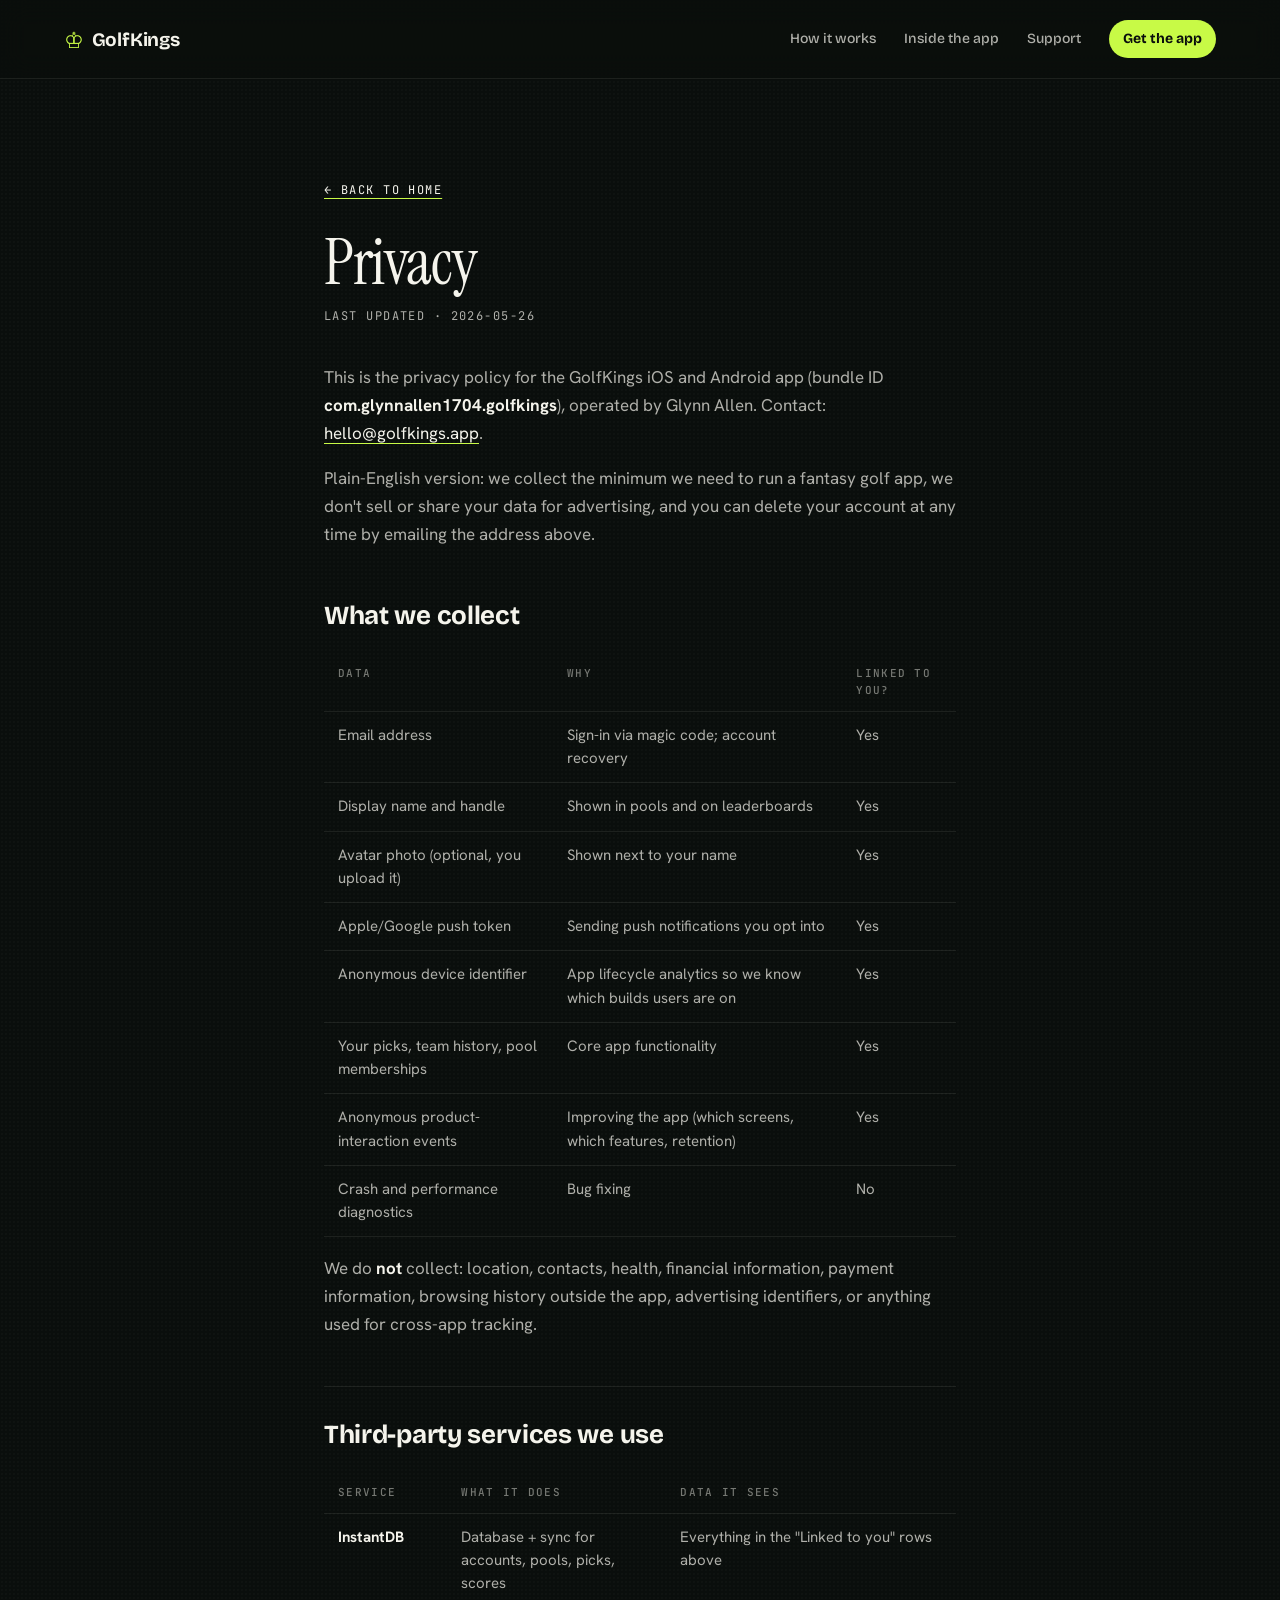
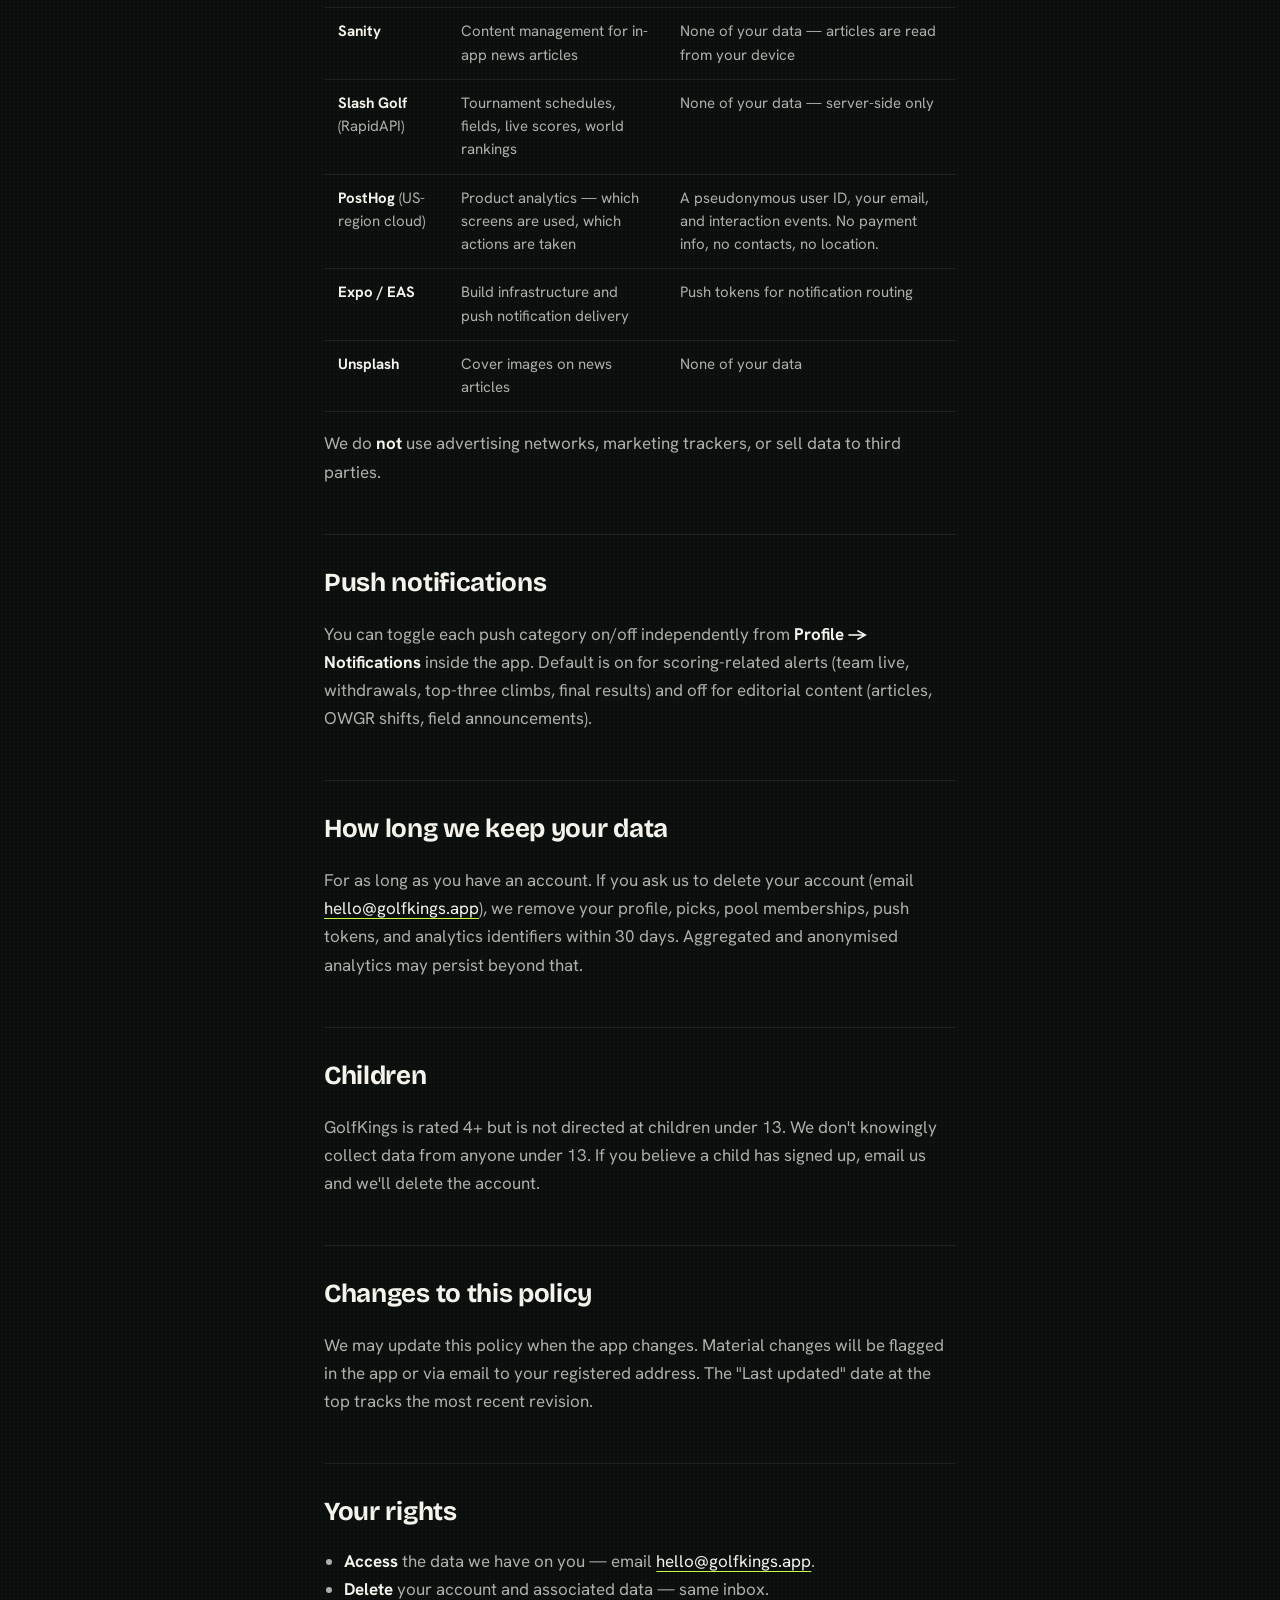
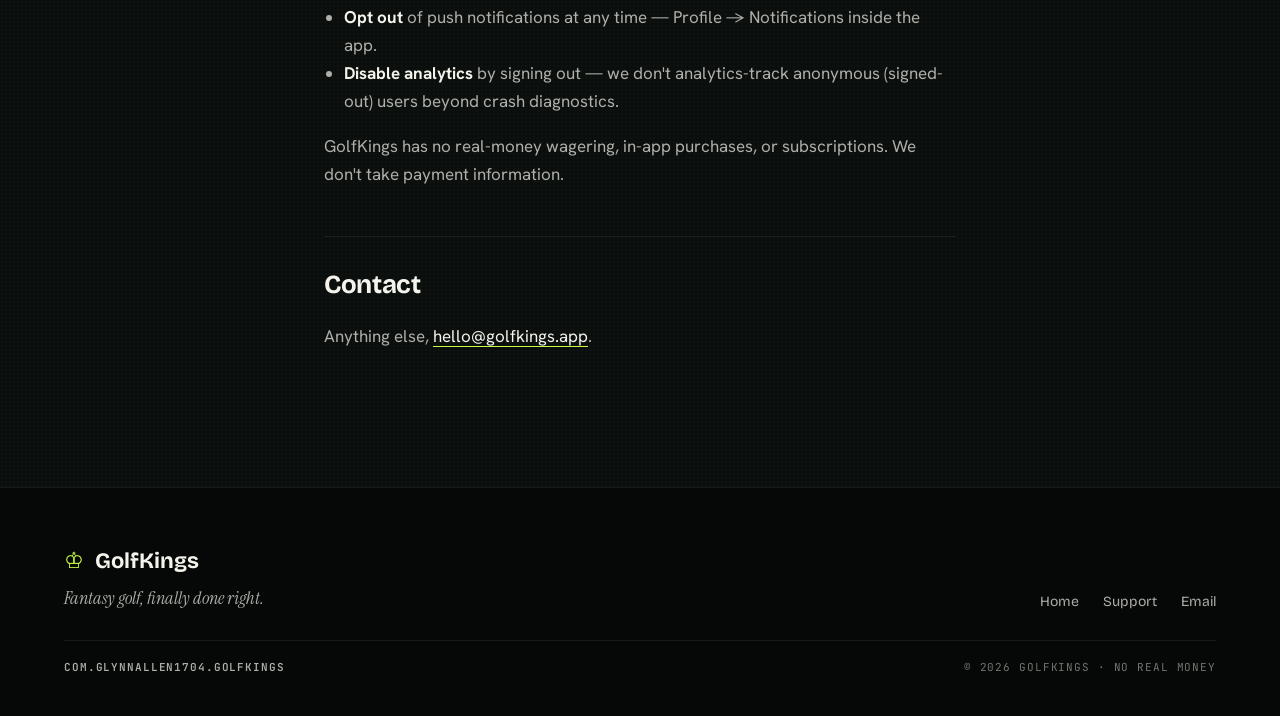
==== privacy.html @ 9b75a58c "Initial site: marketing + privacy + support Static HTML/CSS deployed via GitHub Pages. Three pages —" ====
<!doctype html>
<html lang="en">
  <head>
    <meta charset="utf-8" />
    <meta name="viewport" content="width=device-width, initial-scale=1" />
    <title>Privacy · GolfKings</title>
    <meta name="description" content="GolfKings privacy policy — what we collect, why, and how to delete your account." />
    <meta name="theme-color" content="#0a0e0c" />
    <link rel="icon" href="favicon.svg" type="image/svg+xml" />
    <link rel="preconnect" href="https://fonts.googleapis.com" />
    <link rel="preconnect" href="https://fonts.gstatic.com" crossorigin />
    <link
      href="https://fonts.googleapis.com/css2?family=Bricolage+Grotesque:opsz,wght@12..96,400;12..96,500;12..96,700;12..96,800&family=Hanken+Grotesk:wght@400;500;600;700&family=Instrument+Serif:ital@0;1&family=JetBrains+Mono:wght@400;500;600&display=swap"
      rel="stylesheet"
    />
    <link rel="stylesheet" href="styles.css" />
  </head>
  <body>
    <a href="#main" class="skip-link">Skip to content</a>
    <header class="topbar">
      <a class="wordmark" href="index.html" aria-label="GolfKings home">
        <span aria-hidden="true" class="wordmark__crown">♔</span>
        <span class="wordmark__text">GolfKings</span>
      </a>
      <nav class="topnav" aria-label="Primary">
        <a href="index.html#how">How it works</a>
        <a href="index.html#features">Inside the app</a>
        <a href="support.html">Support</a>
        <a class="topnav__cta" href="index.html#get">Get the app</a>
      </nav>
    </header>

    <main id="main" class="doc">
      <a class="doc__back" href="index.html">← Back to home</a>
      <h1>Privacy</h1>
      <p class="doc__updated">Last updated · 2026-05-26</p>

      <p>
        This is the privacy policy for the GolfKings iOS and Android app
        (bundle ID <strong>com.glynnallen1704.golfkings</strong>),
        operated by Glynn Allen. Contact:
        <a href="mailto:hello@golfkings.app">hello@golfkings.app</a>.
      </p>
      <p>
        Plain-English version: we collect the minimum we need to run a
        fantasy golf app, we don't sell or share your data for advertising,
        and you can delete your account at any time by emailing the address
        above.
      </p>

      <h2>What we collect</h2>
      <table>
        <thead>
          <tr>
            <th>Data</th>
            <th>Why</th>
            <th>Linked to you?</th>
          </tr>
        </thead>
        <tbody>
          <tr>
            <td>Email address</td>
            <td>Sign-in via magic code; account recovery</td>
            <td>Yes</td>
          </tr>
          <tr>
            <td>Display name and handle</td>
            <td>Shown in pools and on leaderboards</td>
            <td>Yes</td>
          </tr>
          <tr>
            <td>Avatar photo (optional, you upload it)</td>
            <td>Shown next to your name</td>
            <td>Yes</td>
          </tr>
          <tr>
            <td>Apple/Google push token</td>
            <td>Sending push notifications you opt into</td>
            <td>Yes</td>
          </tr>
          <tr>
            <td>Anonymous device identifier</td>
            <td>App lifecycle analytics so we know which builds users are on</td>
            <td>Yes</td>
          </tr>
          <tr>
            <td>Your picks, team history, pool memberships</td>
            <td>Core app functionality</td>
            <td>Yes</td>
          </tr>
          <tr>
            <td>Anonymous product-interaction events</td>
            <td>Improving the app (which screens, which features, retention)</td>
            <td>Yes</td>
          </tr>
          <tr>
            <td>Crash and performance diagnostics</td>
            <td>Bug fixing</td>
            <td>No</td>
          </tr>
        </tbody>
      </table>
      <p>
        We do <strong>not</strong> collect: location, contacts, health,
        financial information, payment information, browsing history outside
        the app, advertising identifiers, or anything used for cross-app
        tracking.
      </p>

      <h2>Third-party services we use</h2>
      <table>
        <thead>
          <tr>
            <th>Service</th>
            <th>What it does</th>
            <th>Data it sees</th>
          </tr>
        </thead>
        <tbody>
          <tr>
            <td><strong>InstantDB</strong></td>
            <td>Database + sync for accounts, pools, picks, scores</td>
            <td>Everything in the "Linked to you" rows above</td>
          </tr>
          <tr>
            <td><strong>Sanity</strong></td>
            <td>Content management for in-app news articles</td>
            <td>None of your data — articles are read from your device</td>
          </tr>
          <tr>
            <td><strong>Slash Golf</strong> (RapidAPI)</td>
            <td>Tournament schedules, fields, live scores, world rankings</td>
            <td>None of your data — server-side only</td>
          </tr>
          <tr>
            <td><strong>PostHog</strong> (US-region cloud)</td>
            <td>Product analytics — which screens are used, which actions are taken</td>
            <td>A pseudonymous user ID, your email, and interaction events. No payment info, no contacts, no location.</td>
          </tr>
          <tr>
            <td><strong>Expo / EAS</strong></td>
            <td>Build infrastructure and push notification delivery</td>
            <td>Push tokens for notification routing</td>
          </tr>
          <tr>
            <td><strong>Unsplash</strong></td>
            <td>Cover images on news articles</td>
            <td>None of your data</td>
          </tr>
        </tbody>
      </table>
      <p>
        We do <strong>not</strong> use advertising networks, marketing trackers,
        or sell data to third parties.
      </p>

      <h2>Push notifications</h2>
      <p>
        You can toggle each push category on/off independently from
        <strong>Profile → Notifications</strong> inside the app. Default is on
        for scoring-related alerts (team live, withdrawals, top-three climbs,
        final results) and off for editorial content (articles, OWGR shifts,
        field announcements).
      </p>

      <h2>How long we keep your data</h2>
      <p>
        For as long as you have an account. If you ask us to delete your
        account (email
        <a href="mailto:hello@golfkings.app">hello@golfkings.app</a>), we
        remove your profile, picks, pool memberships, push tokens, and
        analytics identifiers within 30 days. Aggregated and anonymised
        analytics may persist beyond that.
      </p>

      <h2>Children</h2>
      <p>
        GolfKings is rated 4+ but is not directed at children under 13. We
        don't knowingly collect data from anyone under 13. If you believe a
        child has signed up, email us and we'll delete the account.
      </p>

      <h2>Changes to this policy</h2>
      <p>
        We may update this policy when the app changes. Material changes will
        be flagged in the app or via email to your registered address. The
        "Last updated" date at the top tracks the most recent revision.
      </p>

      <h2>Your rights</h2>
      <ul>
        <li>
          <strong>Access</strong> the data we have on you — email
          <a href="mailto:hello@golfkings.app">hello@golfkings.app</a>.
        </li>
        <li>
          <strong>Delete</strong> your account and associated data — same
          inbox.
        </li>
        <li>
          <strong>Opt out</strong> of push notifications at any time —
          Profile → Notifications inside the app.
        </li>
        <li>
          <strong>Disable analytics</strong> by signing out — we don't
          analytics-track anonymous (signed-out) users beyond crash
          diagnostics.
        </li>
      </ul>
      <p>
        GolfKings has no real-money wagering, in-app purchases, or
        subscriptions. We don't take payment information.
      </p>

      <h2>Contact</h2>
      <p>
        Anything else,
        <a href="mailto:hello@golfkings.app">hello@golfkings.app</a>.
      </p>
    </main>

    <footer class="footer">
      <div class="footer__row">
        <div>
          <p class="footer__mark"><span aria-hidden="true">♔</span> GolfKings</p>
          <p class="footer__line">Fantasy golf, finally done right.</p>
        </div>
        <nav class="footer__nav" aria-label="Footer">
          <a href="index.html">Home</a>
          <a href="support.html">Support</a>
          <a href="mailto:hello@golfkings.app">Email</a>
        </nav>
      </div>
      <div class="footer__meta">
        <span class="footer__bundle">com.glynnallen1704.golfkings</span>
        <span>© 2026 GolfKings · No real money</span>
      </div>
    </footer>
  </body>
</html>
---- styles.css ----
/* ─────────────────────────────────────────────────────────
   GolfKings — marketing styles
   Editorial sports: italic serif headlines, chunky display
   sans, mono accents, lime green used as a sharp accent
   (never a flood). Dark inky background.
   ───────────────────────────────────────────────────────── */

:root {
  /* Palette */
  --bg: #0a0e0c;
  --bg-deep: #060807;
  --surface: #13191a;
  --surface-2: #1b2122;
  --line: rgba(245, 244, 236, 0.08);
  --line-strong: rgba(245, 244, 236, 0.16);
  --brand: #c8fa46;
  --brand-deep: #a8d531;
  --gold: #d4af37;
  --coral: #f08e7a;
  --text-hi: #f5f4ec;
  --text-mid: rgba(245, 244, 236, 0.7);
  --text-lo: rgba(245, 244, 236, 0.46);

  /* Type */
  --f-display: "Instrument Serif", "Iowan Old Style", Georgia, serif;
  --f-sans: "Bricolage Grotesque", "Hanken Grotesk", "Helvetica Neue", system-ui,
    sans-serif;
  --f-body: "Hanken Grotesk", "Helvetica Neue", system-ui, sans-serif;
  --f-mono: "JetBrains Mono", ui-monospace, "SF Mono", Consolas, monospace;

  /* Rhythm */
  --pad-x: clamp(20px, 5vw, 64px);
  --pad-section: clamp(72px, 12vw, 160px);
  --rad-sm: 6px;
  --rad-md: 14px;
  --rad-lg: 22px;
}

/* Reset-ish */
*,
*::before,
*::after {
  box-sizing: border-box;
}
html,
body {
  margin: 0;
  padding: 0;
}
html {
  -webkit-text-size-adjust: 100%;
  scroll-behavior: smooth;
}
body {
  background: var(--bg);
  color: var(--text-hi);
  font-family: var(--f-body);
  font-size: 17px;
  line-height: 1.55;
  -webkit-font-smoothing: antialiased;
  text-rendering: optimizeLegibility;
  /* Faint dot grain so the background never feels flat */
  background-image: radial-gradient(
    rgba(245, 244, 236, 0.02) 1px,
    transparent 1px
  );
  background-size: 4px 4px;
}
a {
  color: inherit;
  text-decoration: none;
}
img,
svg {
  display: block;
  max-width: 100%;
}
ol,
ul {
  margin: 0;
  padding: 0;
  list-style: none;
}
button {
  font: inherit;
  cursor: pointer;
}

.skip-link {
  position: absolute;
  left: -10000px;
  top: auto;
  width: 1px;
  height: 1px;
  overflow: hidden;
}
.skip-link:focus {
  position: fixed;
  left: 16px;
  top: 16px;
  z-index: 50;
  width: auto;
  height: auto;
  padding: 10px 14px;
  background: var(--brand);
  color: #0a0e0c;
  font-weight: 700;
  border-radius: var(--rad-sm);
}

/* ──────────────── Top bar ──────────────── */
.topbar {
  display: flex;
  align-items: center;
  justify-content: space-between;
  padding: 20px var(--pad-x);
  border-bottom: 1px solid var(--line);
  position: sticky;
  top: 0;
  backdrop-filter: blur(14px);
  background: rgba(10, 14, 12, 0.72);
  z-index: 10;
}
.wordmark {
  display: inline-flex;
  align-items: baseline;
  gap: 8px;
  font-family: var(--f-sans);
  font-weight: 700;
  font-size: 19px;
  letter-spacing: -0.01em;
}
.wordmark__crown {
  color: var(--brand);
  font-size: 22px;
  transform: translateY(2px);
}
.topnav {
  display: flex;
  align-items: center;
  gap: clamp(14px, 2.4vw, 28px);
  font-family: var(--f-sans);
  font-size: 14px;
  font-weight: 500;
}
.topnav a {
  color: var(--text-mid);
  transition: color 160ms ease;
}
.topnav a:hover {
  color: var(--text-hi);
}
.topnav__cta {
  color: var(--bg) !important;
  background: var(--brand);
  padding: 8px 14px;
  border-radius: 999px;
  font-weight: 700;
}
.topnav__cta:hover {
  background: #d6ff5e;
}
@media (max-width: 720px) {
  .topnav a:not(.topnav__cta) {
    display: none;
  }
}

/* ──────────────── Buttons ──────────────── */
.btn {
  display: inline-flex;
  align-items: center;
  gap: 10px;
  padding: 14px 22px;
  border-radius: 999px;
  font-family: var(--f-sans);
  font-weight: 700;
  font-size: 15px;
  letter-spacing: -0.005em;
  border: 1px solid transparent;
  transition: transform 180ms ease, background 180ms ease, color 180ms ease;
}
.btn--lg {
  padding: 18px 28px;
  font-size: 16px;
}
.btn--brand {
  background: var(--brand);
  color: var(--bg);
}
.btn--brand:hover {
  background: #d6ff5e;
  transform: translateY(-1px);
}
.btn--ghost {
  color: var(--text-hi);
  border-color: var(--line-strong);
}
.btn--ghost:hover {
  background: var(--surface);
}

/* ──────────────── Kickers ──────────────── */
.kicker {
  display: inline-block;
  font-family: var(--f-mono);
  font-size: 11px;
  text-transform: uppercase;
  letter-spacing: 0.14em;
  color: var(--text-lo);
}
.kicker--mono {
  color: var(--text-mid);
}

/* ──────────────── Section title pattern ──────────────── */
.section-title {
  font-family: var(--f-display);
  font-weight: 400;
  font-size: clamp(40px, 6.4vw, 88px);
  line-height: 0.98;
  letter-spacing: -0.02em;
  margin: 16px 0 0 0;
  max-width: 22ch;
}
.section-title em {
  font-style: italic;
}
.section-title__muted {
  color: var(--text-lo);
}

/* ──────────────── Reveal animation on load ──────────────── */
.reveal {
  opacity: 0;
  transform: translateY(14px);
  animation: reveal 800ms cubic-bezier(0.2, 0.65, 0.2, 1) forwards;
  animation-delay: var(--d, 0ms);
}
@keyframes reveal {
  to {
    opacity: 1;
    transform: none;
  }
}
@media (prefers-reduced-motion: reduce) {
  .reveal {
    opacity: 1;
    transform: none;
    animation: none;
  }
}

/* ──────────────── Hero ──────────────── */
.hero {
  padding: clamp(48px, 9vw, 120px) var(--pad-x) clamp(60px, 10vw, 140px);
  position: relative;
  isolation: isolate;
  overflow: hidden;
}
/* A soft warm spotlight behind the hero — adds atmosphere without dominating */
.hero::before {
  content: "";
  position: absolute;
  inset: -10%;
  background: radial-gradient(
    600px 380px at 22% 18%,
    rgba(200, 250, 70, 0.08),
    transparent 60%
  );
  z-index: -1;
}
.hero__bar {
  display: flex;
  align-items: center;
  justify-content: space-between;
  gap: 16px;
  max-width: 1180px;
  margin: 0 auto 36px;
  padding-bottom: 16px;
  border-bottom: 1px solid var(--line);
}
.hero__title {
  max-width: 1180px;
  margin: 0 auto;
  font-family: var(--f-display);
  font-weight: 400;
  font-size: clamp(56px, 11vw, 168px);
  line-height: 0.92;
  letter-spacing: -0.025em;
}
.hero__title span {
  display: block;
}
.hero__title--italic em {
  font-style: italic;
  color: var(--brand);
  /* Italic Instrument Serif extends below baseline; nudge so it doesn't clip */
  padding-right: 0.08em;
}
.hero__lede {
  margin: clamp(28px, 4vw, 52px) auto 0;
  max-width: 640px;
  font-size: clamp(17px, 1.6vw, 21px);
  line-height: 1.5;
  color: var(--text-mid);
}
.hero__cta {
  display: flex;
  flex-wrap: wrap;
  gap: 14px;
  margin: 32px auto 0;
  max-width: 1180px;
}

/* ──────────────── Scoreboard panel ──────────────── */
.board {
  max-width: 1180px;
  margin: clamp(60px, 8vw, 100px) auto 0;
  background: linear-gradient(180deg, var(--surface) 0%, var(--bg-deep) 100%);
  border: 1px solid var(--line-strong);
  border-radius: var(--rad-lg);
  padding: clamp(20px, 3vw, 32px);
  position: relative;
  overflow: hidden;
}
.board::after {
  /* Tiny diagonal accent line in lime — sport-magazine flourish */
  content: "";
  position: absolute;
  right: -40px;
  top: -40px;
  width: 200px;
  height: 200px;
  background: var(--brand);
  opacity: 0.05;
  transform: rotate(35deg);
}
.board__head {
  display: flex;
  align-items: flex-end;
  justify-content: space-between;
  gap: 16px;
  flex-wrap: wrap;
  padding-bottom: 18px;
  border-bottom: 1px solid var(--line);
  margin-bottom: 12px;
}
.board__eyebrow {
  font-family: var(--f-mono);
  font-size: 11px;
  letter-spacing: 0.16em;
  color: var(--text-lo);
  margin: 0;
}
.board__title {
  font-family: var(--f-sans);
  font-weight: 700;
  font-size: clamp(20px, 2.4vw, 26px);
  letter-spacing: -0.015em;
  margin: 6px 0 0;
}
.board__live {
  display: inline-flex;
  align-items: center;
  gap: 8px;
  font-family: var(--f-mono);
  font-size: 12px;
  letter-spacing: 0.08em;
  color: var(--text-mid);
}
.board__dot {
  width: 8px;
  height: 8px;
  border-radius: 50%;
  background: var(--brand);
  box-shadow: 0 0 0 0 rgba(200, 250, 70, 0.55);
  animation: pulse 1.8s ease-out infinite;
}
@keyframes pulse {
  0% {
    box-shadow: 0 0 0 0 rgba(200, 250, 70, 0.55);
  }
  100% {
    box-shadow: 0 0 0 10px rgba(200, 250, 70, 0);
  }
}
@media (prefers-reduced-motion: reduce) {
  .board__dot {
    animation: none;
  }
}
.board__list {
  display: grid;
  gap: 2px;
}
.board__row {
  display: grid;
  grid-template-columns: 36px 1fr auto auto;
  gap: 14px;
  align-items: center;
  padding: 14px 12px;
  border-radius: var(--rad-sm);
  font-family: var(--f-sans);
  transition: background 160ms ease;
}
.board__row:hover {
  background: var(--surface-2);
}
.board__row--you {
  background: rgba(200, 250, 70, 0.06);
  outline: 1px solid rgba(200, 250, 70, 0.18);
}
.board__rank {
  font-family: var(--f-mono);
  font-size: 13px;
  color: var(--text-mid);
  text-align: center;
}
.board__row--lead .board__rank {
  color: var(--brand);
  font-weight: 700;
}
.board__name {
  font-weight: 600;
  font-size: 15px;
}
.board__handle {
  font-family: var(--f-mono);
  font-size: 12px;
  color: var(--text-lo);
}
.board__score {
  font-family: var(--f-mono);
  font-weight: 600;
  font-size: 15px;
  color: var(--brand);
  text-align: right;
  min-width: 44px;
}
.board__footer {
  margin: 16px 0 0;
  padding-top: 14px;
  border-top: 1px solid var(--line);
  font-family: var(--f-mono);
  font-size: 11px;
  letter-spacing: 0.12em;
  text-transform: uppercase;
  color: var(--text-lo);
}
@media (max-width: 520px) {
  .board__handle {
    display: none;
  }
  .board__row {
    grid-template-columns: 32px 1fr auto;
  }
}

/* ──────────────── How it works ──────────────── */
.how {
  padding: var(--pad-section) var(--pad-x);
  border-top: 1px solid var(--line);
  max-width: 1180px;
  margin: 0 auto;
}
.steps {
  display: grid;
  grid-template-columns: repeat(2, 1fr);
  gap: clamp(20px, 2.4vw, 32px);
  margin-top: clamp(40px, 6vw, 64px);
}
@media (max-width: 720px) {
  .steps {
    grid-template-columns: 1fr;
  }
}
.step {
  padding: clamp(24px, 3vw, 36px);
  border: 1px solid var(--line);
  border-radius: var(--rad-md);
  background: var(--surface);
  position: relative;
  transition: border-color 220ms ease, transform 220ms ease;
}
.step:hover {
  border-color: var(--line-strong);
  transform: translateY(-2px);
}
.step__num {
  font-family: var(--f-mono);
  font-size: 12px;
  letter-spacing: 0.16em;
  color: var(--brand);
}
.step__title {
  font-family: var(--f-display);
  font-weight: 400;
  font-size: clamp(28px, 3.2vw, 40px);
  letter-spacing: -0.02em;
  margin: 14px 0 10px;
}
.step__body {
  color: var(--text-mid);
  margin: 0;
  max-width: 38ch;
}

/* ──────────────── Pull quote ──────────────── */
.quote {
  padding: var(--pad-section) var(--pad-x);
  max-width: 1180px;
  margin: 0 auto;
  border-top: 1px solid var(--line);
  text-align: center;
}
.quote__text {
  font-family: var(--f-display);
  font-style: italic;
  font-weight: 400;
  font-size: clamp(32px, 5.4vw, 64px);
  line-height: 1.05;
  letter-spacing: -0.015em;
  max-width: 22ch;
  margin: 0 auto;
}
.quote__strike {
  position: relative;
  white-space: nowrap;
  color: var(--text-lo);
}
.quote__strike::after {
  content: "";
  position: absolute;
  left: -2%;
  right: -2%;
  top: 52%;
  height: 4px;
  background: var(--brand);
  transform: rotate(-2deg);
  border-radius: 2px;
}
.quote__attrib {
  margin: 28px 0 0;
  font-family: var(--f-mono);
  font-size: 12px;
  letter-spacing: 0.14em;
  text-transform: uppercase;
  color: var(--text-lo);
}

/* ──────────────── Features ──────────────── */
.features {
  padding: var(--pad-section) var(--pad-x);
  border-top: 1px solid var(--line);
  max-width: 1180px;
  margin: 0 auto;
}
.feature-grid {
  display: grid;
  grid-template-columns: repeat(3, 1fr);
  gap: 1px;
  margin-top: clamp(40px, 6vw, 64px);
  background: var(--line);
  border: 1px solid var(--line);
  border-radius: var(--rad-md);
  overflow: hidden;
}
@media (max-width: 900px) {
  .feature-grid {
    grid-template-columns: repeat(2, 1fr);
  }
}
@media (max-width: 560px) {
  .feature-grid {
    grid-template-columns: 1fr;
  }
}
.feature {
  background: var(--bg);
  padding: clamp(22px, 3vw, 34px);
  transition: background 220ms ease;
}
.feature:hover {
  background: var(--surface);
}
.feature h3 {
  font-family: var(--f-sans);
  font-weight: 700;
  font-size: 19px;
  margin: 0 0 8px;
  letter-spacing: -0.01em;
}
.feature p {
  color: var(--text-mid);
  margin: 0;
  font-size: 15px;
  line-height: 1.55;
}

/* ──────────────── Trust ──────────────── */
.trust {
  padding: var(--pad-section) var(--pad-x);
  border-top: 1px solid var(--line);
  max-width: 1180px;
  margin: 0 auto;
}
.trust__grid {
  display: grid;
  grid-template-columns: repeat(3, 1fr);
  gap: clamp(24px, 4vw, 56px);
  margin-top: clamp(40px, 6vw, 64px);
}
@media (max-width: 760px) {
  .trust__grid {
    grid-template-columns: 1fr;
  }
}
.trust__cell {
  border-top: 2px solid var(--brand);
  padding-top: 18px;
}
.trust__lead {
  font-family: var(--f-display);
  font-weight: 400;
  font-size: clamp(36px, 4.8vw, 56px);
  letter-spacing: -0.025em;
  line-height: 1;
  margin: 0 0 12px;
}
.trust__body {
  margin: 0;
  color: var(--text-mid);
  font-size: 15px;
  max-width: 32ch;
}
.trust__body a {
  color: var(--text-hi);
  text-decoration: underline;
  text-underline-offset: 4px;
  text-decoration-color: var(--brand);
}

/* ──────────────── Get the app ──────────────── */
.get {
  padding: var(--pad-section) var(--pad-x);
  border-top: 1px solid var(--line);
  max-width: 1180px;
  margin: 0 auto;
}
.get__body {
  margin: 24px 0 0;
  max-width: 52ch;
  font-size: clamp(16px, 1.5vw, 19px);
  color: var(--text-mid);
}
.get__actions {
  display: flex;
  align-items: center;
  flex-wrap: wrap;
  gap: 16px;
  margin-top: 36px;
}
.badge-soon {
  display: inline-flex;
  align-items: center;
  gap: 8px;
  padding: 12px 16px;
  border-radius: 999px;
  border: 1px dashed var(--line-strong);
  font-family: var(--f-mono);
  font-size: 12px;
  letter-spacing: 0.1em;
  text-transform: uppercase;
  color: var(--text-mid);
}

/* ──────────────── Footer ──────────────── */
.footer {
  border-top: 1px solid var(--line);
  padding: clamp(36px, 5vw, 56px) var(--pad-x) clamp(24px, 4vw, 40px);
  background: var(--bg-deep);
}
.footer__row {
  display: flex;
  align-items: flex-end;
  justify-content: space-between;
  gap: 32px;
  flex-wrap: wrap;
  max-width: 1180px;
  margin: 0 auto;
}
.footer__mark {
  font-family: var(--f-sans);
  font-weight: 700;
  font-size: 22px;
  margin: 0;
}
.footer__mark span {
  color: var(--brand);
  margin-right: 6px;
}
.footer__line {
  margin: 6px 0 0;
  font-family: var(--f-display);
  font-style: italic;
  color: var(--text-mid);
  font-size: 18px;
}
.footer__nav {
  display: flex;
  gap: 24px;
  font-family: var(--f-sans);
  font-size: 14px;
}
.footer__nav a {
  color: var(--text-mid);
  transition: color 160ms ease;
}
.footer__nav a:hover {
  color: var(--text-hi);
}
.footer__meta {
  max-width: 1180px;
  margin: 28px auto 0;
  padding-top: 18px;
  border-top: 1px solid var(--line);
  display: flex;
  flex-wrap: wrap;
  gap: 12px 24px;
  justify-content: space-between;
  font-family: var(--f-mono);
  font-size: 11px;
  letter-spacing: 0.08em;
  text-transform: uppercase;
  color: var(--text-lo);
}
.footer__bundle {
  font-weight: 600;
  color: var(--text-mid);
}

/* ──────────────── Long-form page (privacy, support) ──────────────── */
.doc {
  max-width: 760px;
  margin: 0 auto;
  padding: clamp(48px, 8vw, 96px) var(--pad-x) clamp(60px, 10vw, 120px);
}
.doc__back {
  display: inline-flex;
  align-items: center;
  gap: 6px;
  font-family: var(--f-mono);
  font-size: 12px;
  letter-spacing: 0.12em;
  text-transform: uppercase;
  color: var(--text-mid);
  margin-bottom: 32px;
}
.doc__back:hover {
  color: var(--text-hi);
}
.doc h1 {
  font-family: var(--f-display);
  font-weight: 400;
  font-size: clamp(40px, 6vw, 64px);
  line-height: 1;
  letter-spacing: -0.022em;
  margin: 0 0 12px;
}
.doc__updated {
  font-family: var(--f-mono);
  font-size: 12px;
  letter-spacing: 0.12em;
  text-transform: uppercase;
  color: var(--text-lo);
  margin: 0 0 36px;
}
.doc h2 {
  font-family: var(--f-sans);
  font-weight: 700;
  font-size: clamp(20px, 2.4vw, 26px);
  letter-spacing: -0.012em;
  margin: 48px 0 14px;
  padding-top: 28px;
  border-top: 1px solid var(--line);
}
.doc h2:first-of-type {
  border-top: none;
  padding-top: 0;
}
.doc p,
.doc li {
  color: var(--text-mid);
  line-height: 1.65;
}
.doc strong {
  color: var(--text-hi);
}
.doc a {
  color: var(--text-hi);
  text-decoration: underline;
  text-underline-offset: 4px;
  text-decoration-color: var(--brand);
}
.doc ul,
.doc ol {
  padding-left: 1.2em;
  list-style: disc;
}
.doc ol {
  list-style: decimal;
}
.doc table {
  width: 100%;
  border-collapse: collapse;
  margin: 16px 0;
  font-size: 15px;
}
.doc th,
.doc td {
  text-align: left;
  padding: 12px 14px;
  border-bottom: 1px solid var(--line);
  vertical-align: top;
}
.doc th {
  font-family: var(--f-mono);
  font-size: 11px;
  letter-spacing: 0.12em;
  text-transform: uppercase;
  color: var(--text-lo);
  font-weight: 500;
}
.doc td {
  color: var(--text-mid);
}

/* ──────────────── Selection ──────────────── */
::selection {
  background: var(--brand);
  color: var(--bg);
}
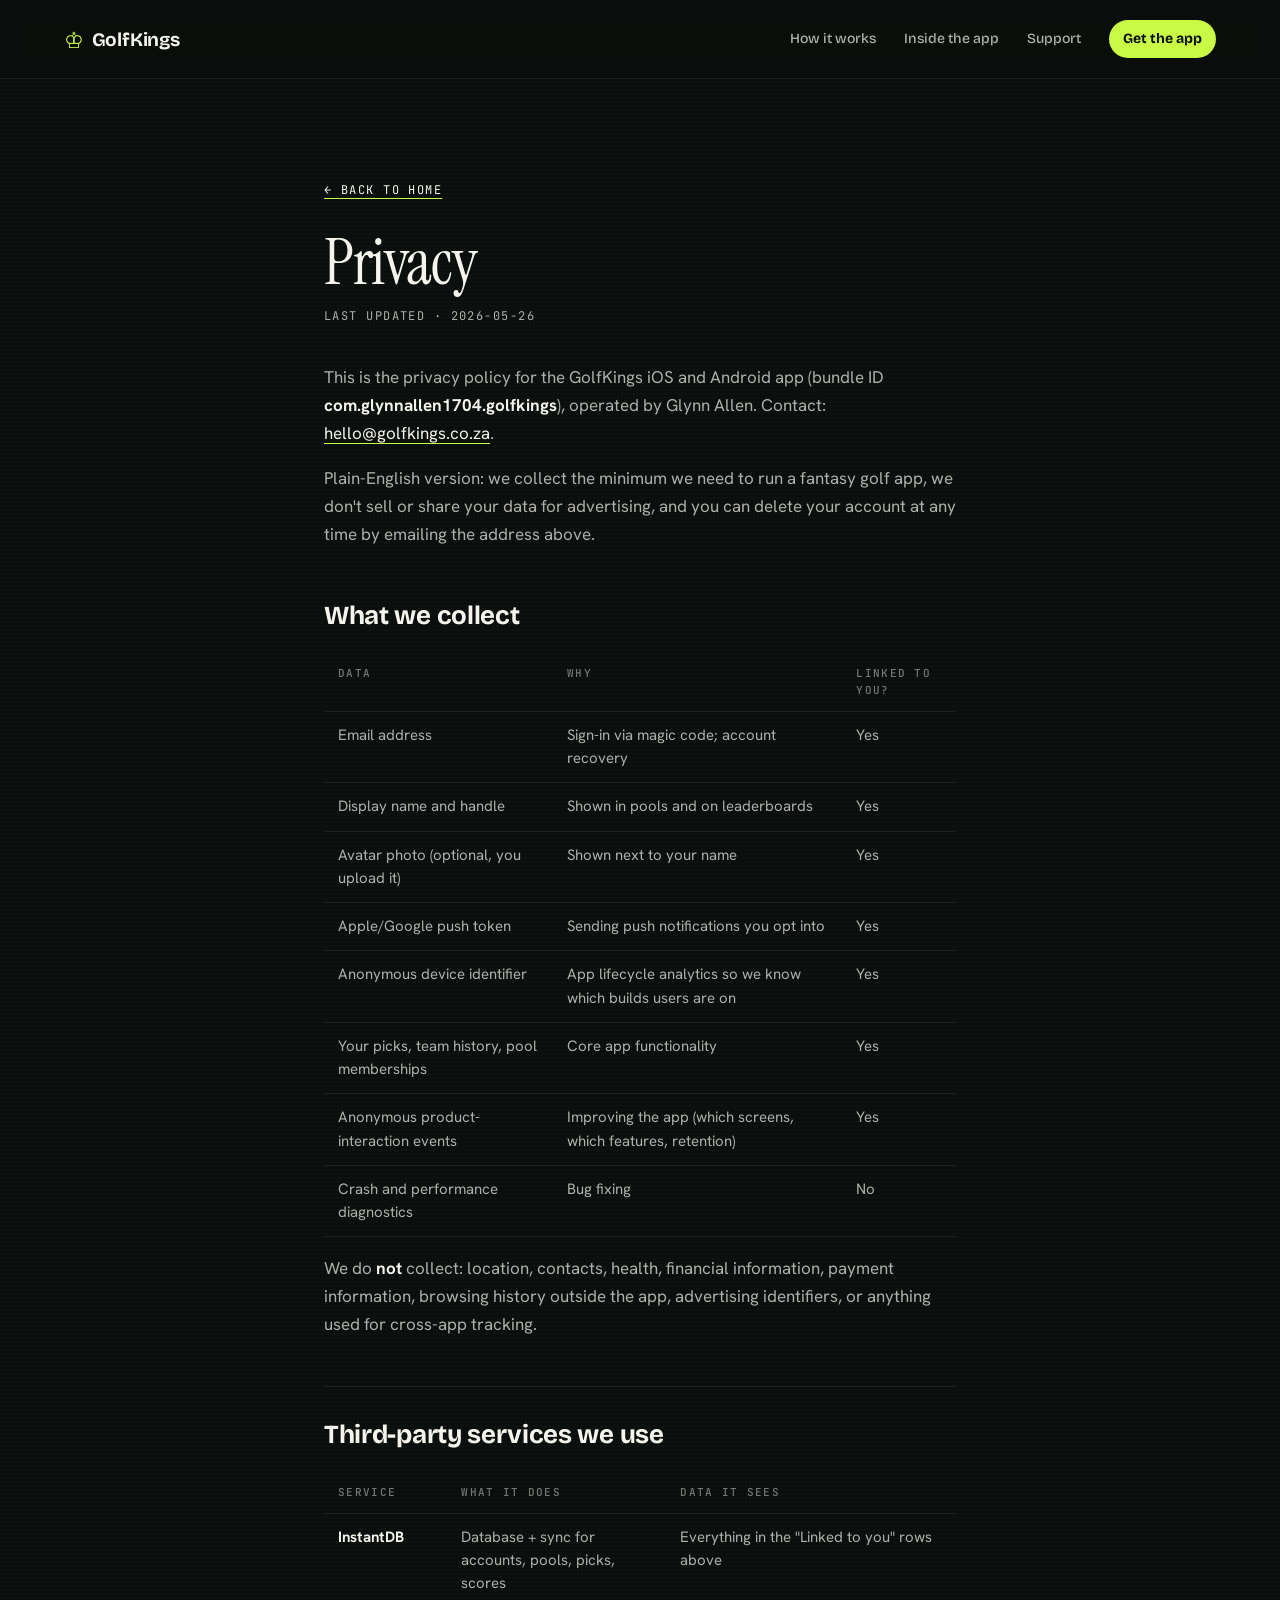
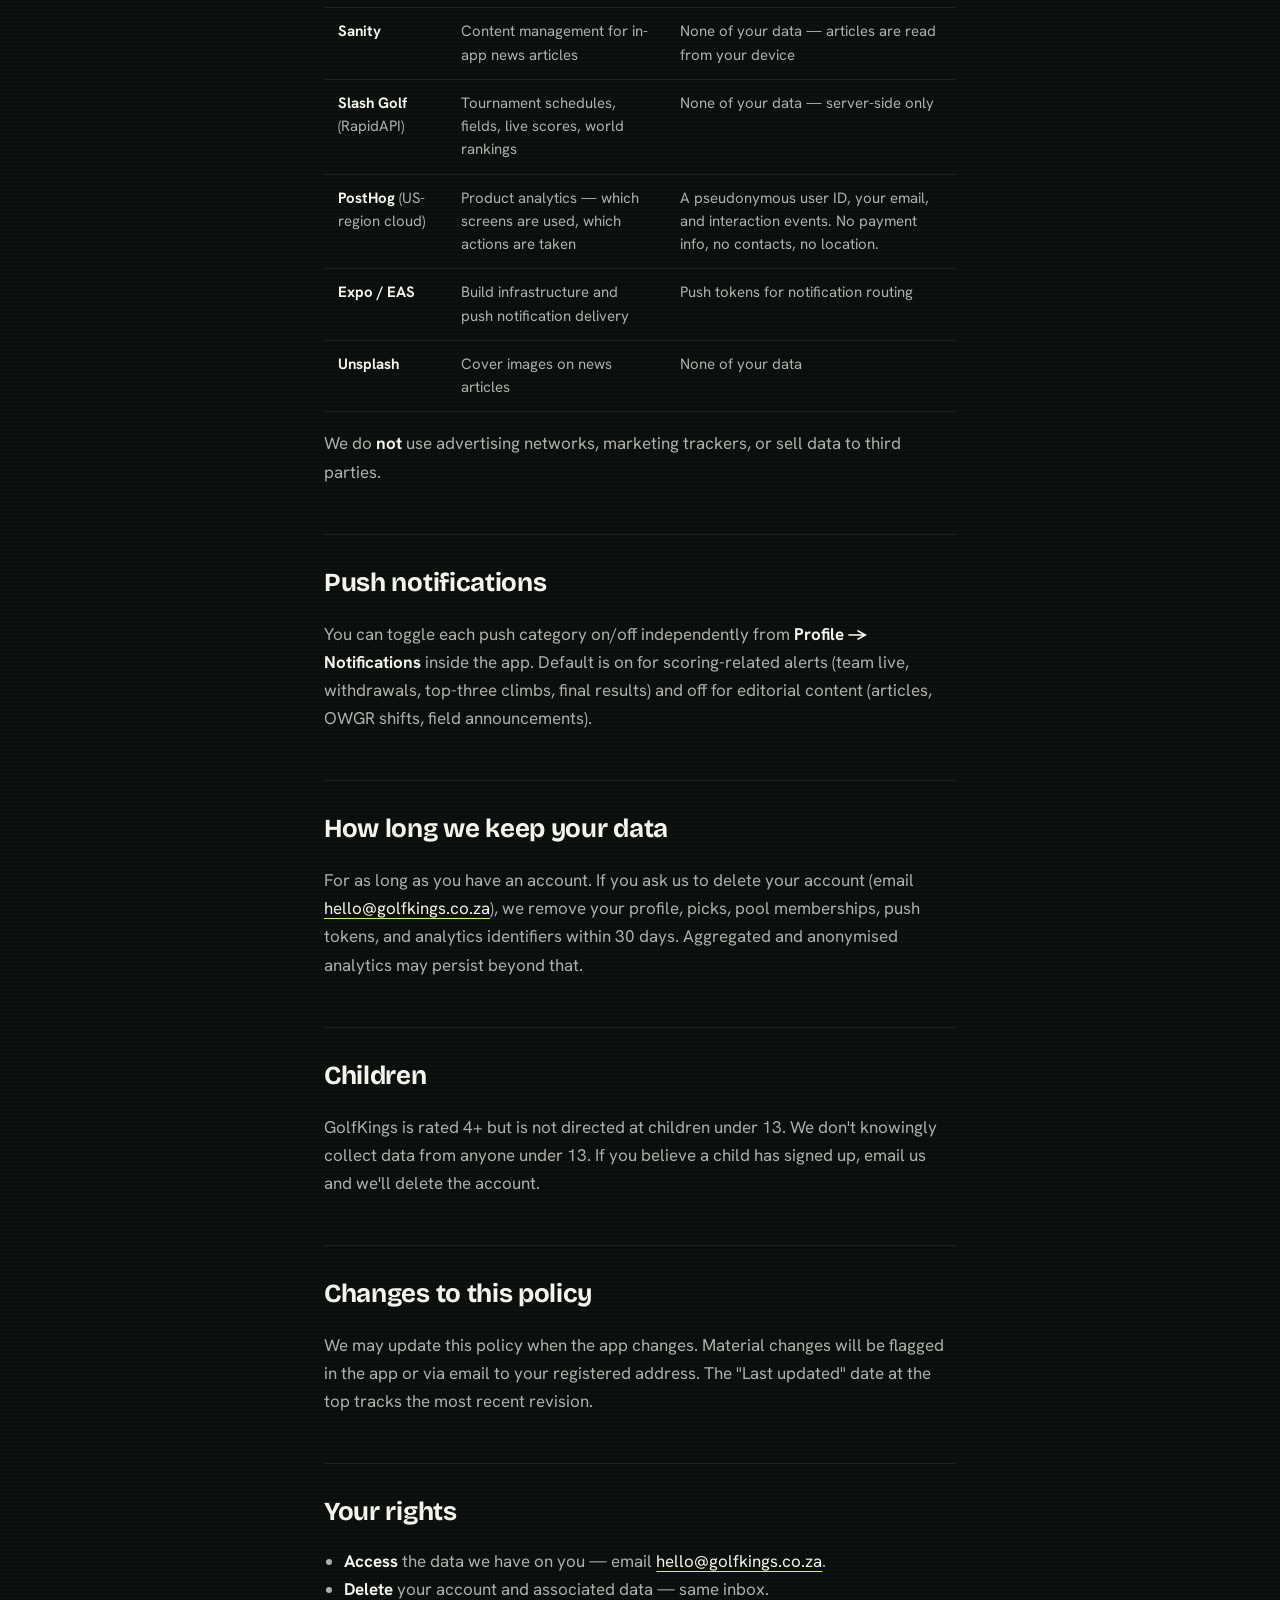
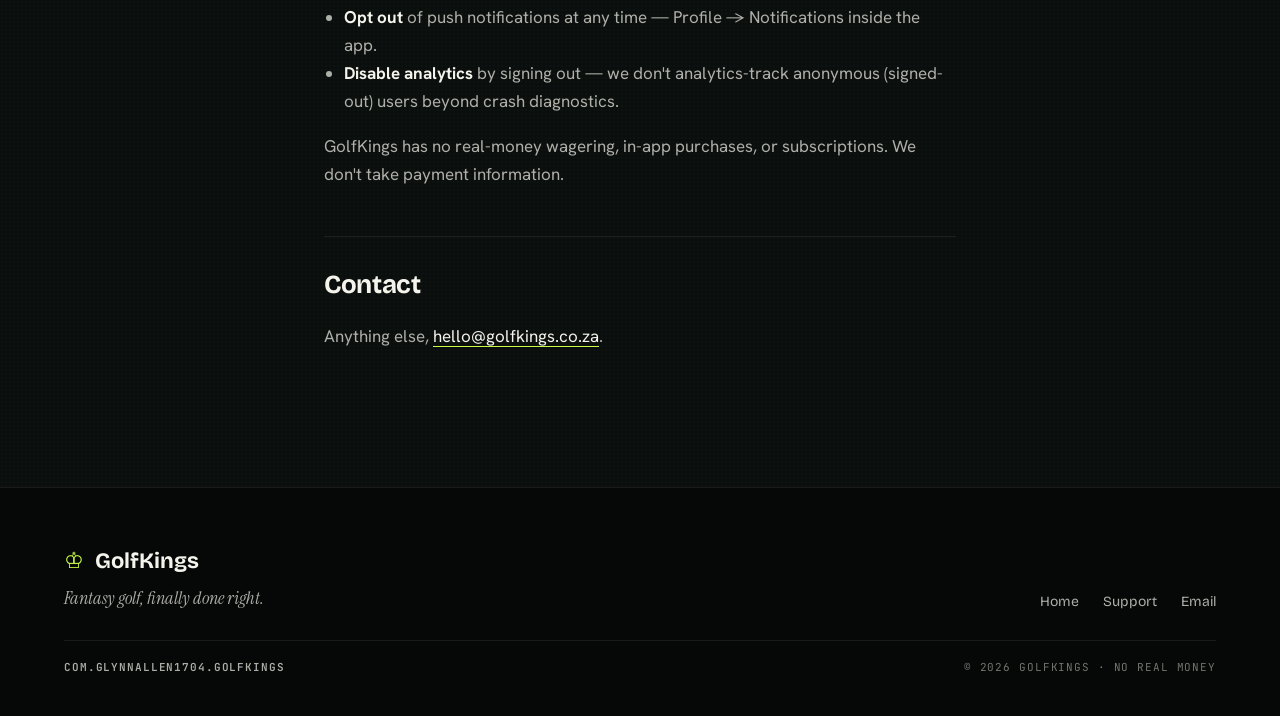
==== commit f94fa6b3: "Switch email + URL to golfkings.co.za (the domain we actually own)" ====
--- a/privacy.html
+++ b/privacy.html
@@ -39,7 +39,7 @@
         This is the privacy policy for the GolfKings iOS and Android app
         (bundle ID <strong>com.glynnallen1704.golfkings</strong>),
         operated by Glynn Allen. Contact:
-        <a href="mailto:hello@golfkings.app">hello@golfkings.app</a>.
+        <a href="mailto:hello@golfkings.co.za">hello@golfkings.co.za</a>.
       </p>
       <p>
         Plain-English version: we collect the minimum we need to run a
@@ -167,7 +167,7 @@
       <p>
         For as long as you have an account. If you ask us to delete your
         account (email
-        <a href="mailto:hello@golfkings.app">hello@golfkings.app</a>), we
+        <a href="mailto:hello@golfkings.co.za">hello@golfkings.co.za</a>), we
         remove your profile, picks, pool memberships, push tokens, and
         analytics identifiers within 30 days. Aggregated and anonymised
         analytics may persist beyond that.
@@ -191,7 +191,7 @@
       <ul>
         <li>
           <strong>Access</strong> the data we have on you — email
-          <a href="mailto:hello@golfkings.app">hello@golfkings.app</a>.
+          <a href="mailto:hello@golfkings.co.za">hello@golfkings.co.za</a>.
         </li>
         <li>
           <strong>Delete</strong> your account and associated data — same
@@ -215,7 +215,7 @@
       <h2>Contact</h2>
       <p>
         Anything else,
-        <a href="mailto:hello@golfkings.app">hello@golfkings.app</a>.
+        <a href="mailto:hello@golfkings.co.za">hello@golfkings.co.za</a>.
       </p>
     </main>
 
@@ -228,7 +228,7 @@
         <nav class="footer__nav" aria-label="Footer">
           <a href="index.html">Home</a>
           <a href="support.html">Support</a>
-          <a href="mailto:hello@golfkings.app">Email</a>
+          <a href="mailto:hello@golfkings.co.za">Email</a>
         </nav>
       </div>
       <div class="footer__meta">
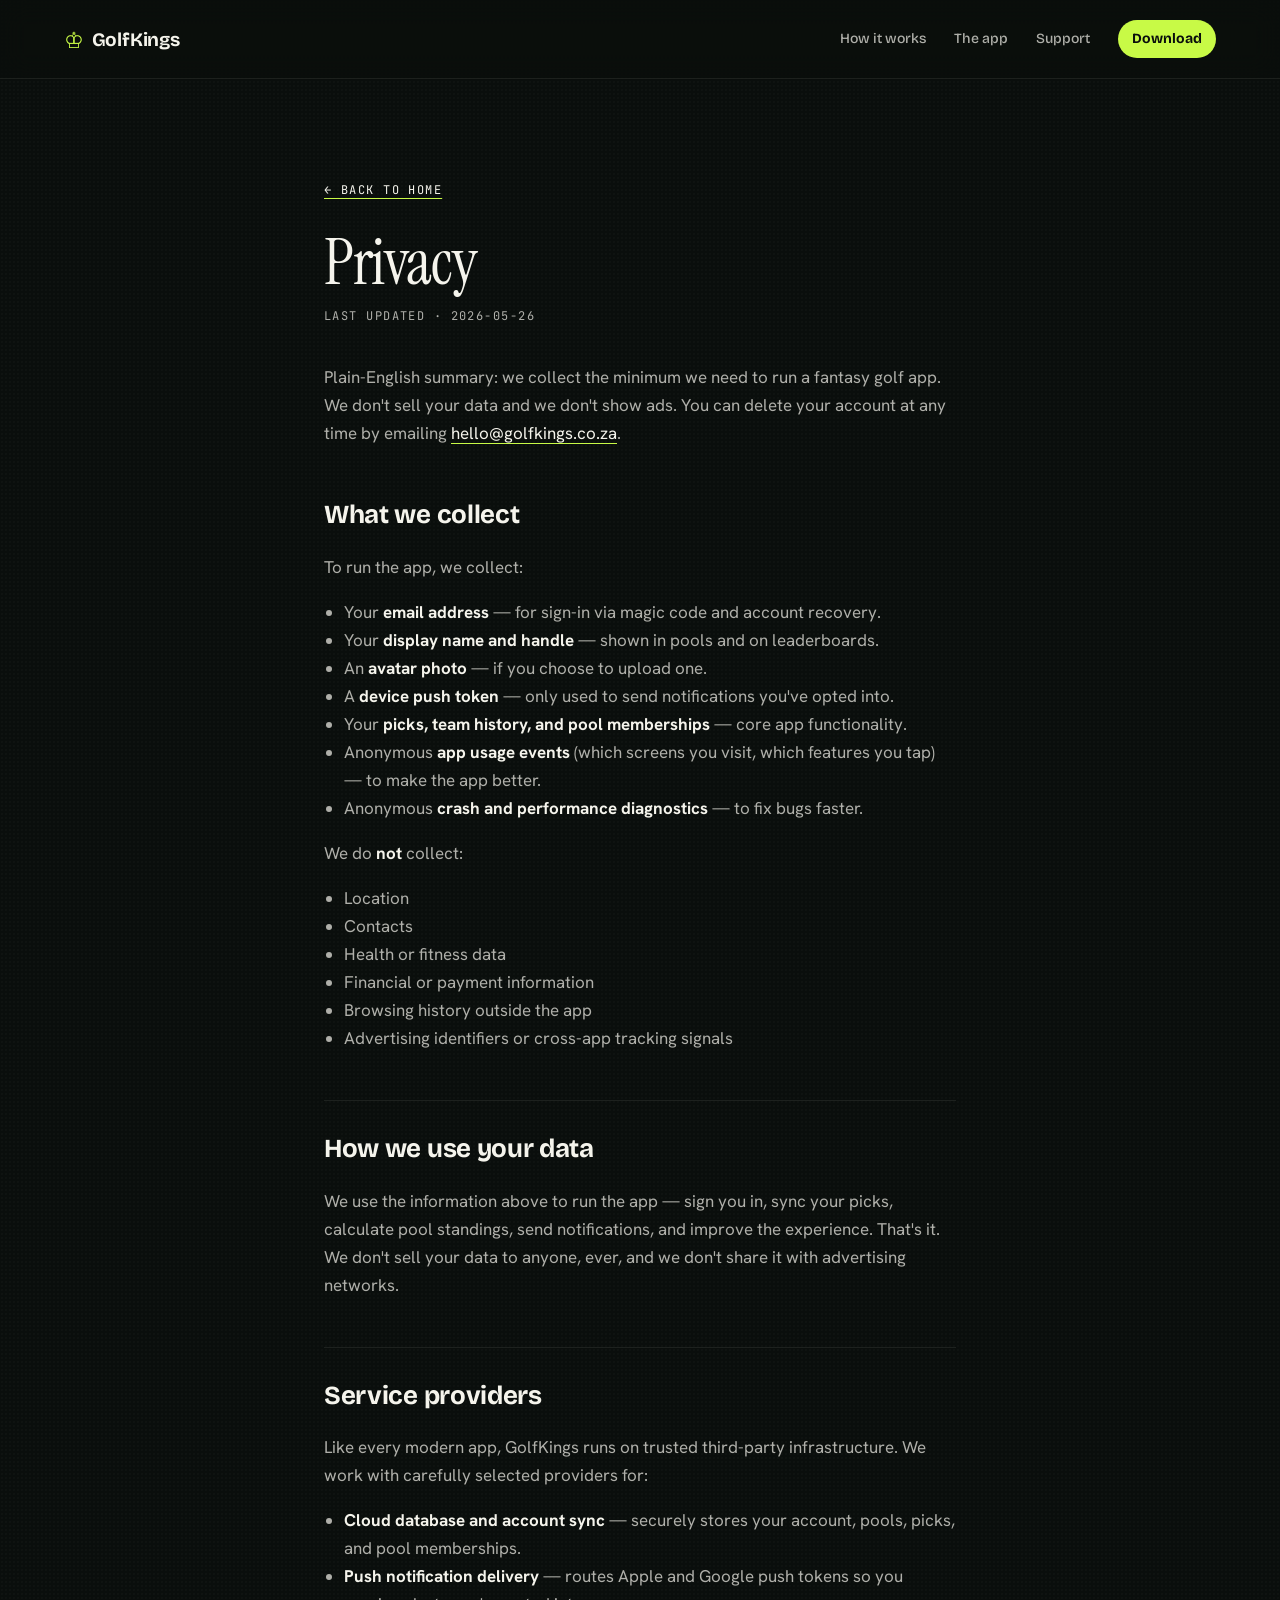
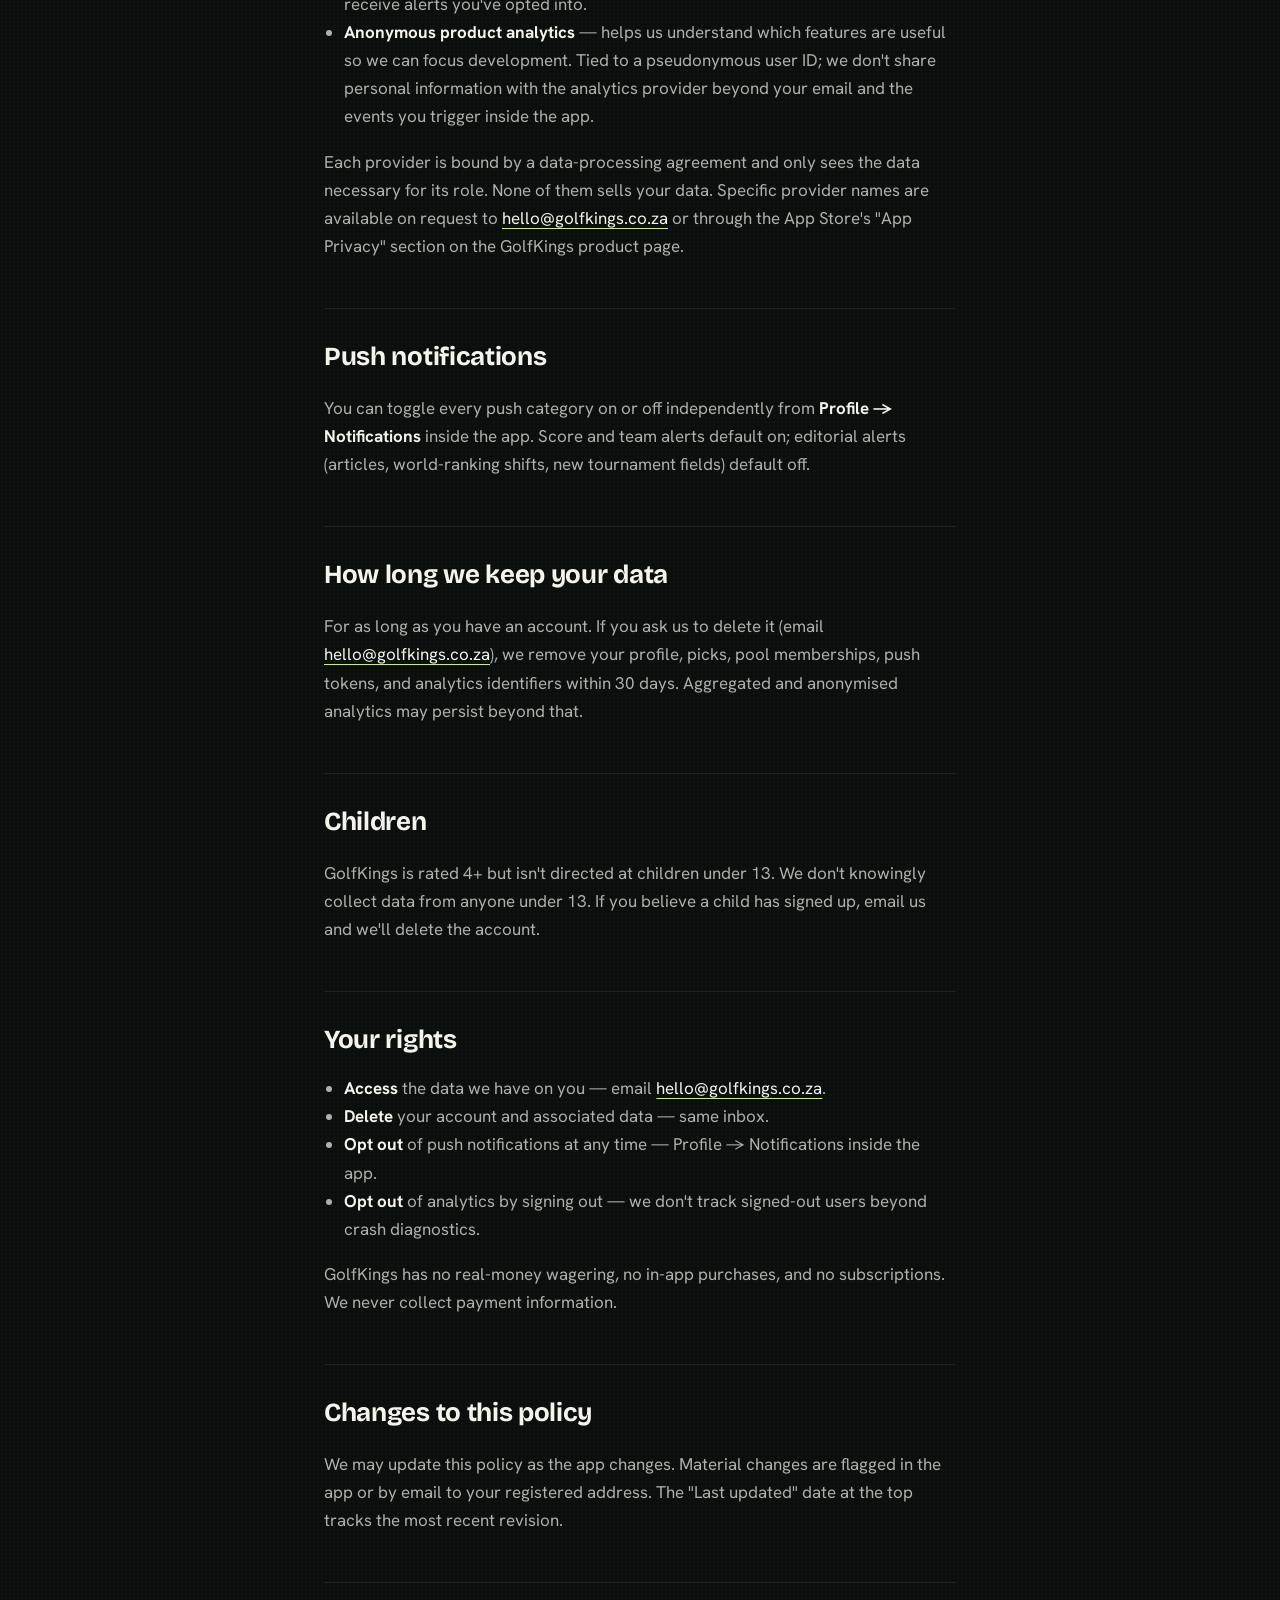
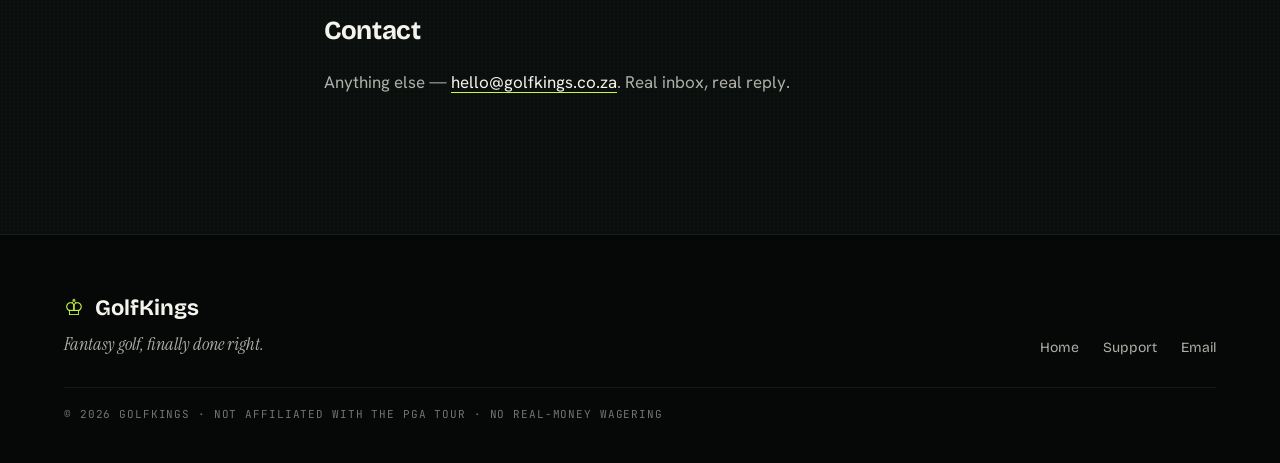
==== commit 24883587: "Tighten copy for App Store launch + add screenshots gallery - Drop all TestFlight / beta language — " ====
--- a/privacy.html
+++ b/privacy.html
@@ -4,9 +4,11 @@
     <meta charset="utf-8" />
     <meta name="viewport" content="width=device-width, initial-scale=1" />
     <title>Privacy · GolfKings</title>
-    <meta name="description" content="GolfKings privacy policy — what we collect, why, and how to delete your account." />
+    <meta name="description" content="GolfKings privacy policy. We collect the minimum needed to run the app, never sell your data, and you can delete your account any time." />
+    <link rel="canonical" href="https://golfkings.co.za/privacy.html" />
     <meta name="theme-color" content="#0a0e0c" />
     <link rel="icon" href="favicon.svg" type="image/svg+xml" />
+    <link rel="apple-touch-icon" href="favicon.svg" />
     <link rel="preconnect" href="https://fonts.googleapis.com" />
     <link rel="preconnect" href="https://fonts.gstatic.com" crossorigin />
     <link
@@ -24,9 +26,9 @@
       </a>
       <nav class="topnav" aria-label="Primary">
         <a href="index.html#how">How it works</a>
-        <a href="index.html#features">Inside the app</a>
+        <a href="index.html#screens">The app</a>
         <a href="support.html">Support</a>
-        <a class="topnav__cta" href="index.html#get">Get the app</a>
+        <a class="topnav__cta" href="index.html#get">Download</a>
       </nav>
     </header>
 
@@ -36,186 +38,107 @@
       <p class="doc__updated">Last updated · 2026-05-26</p>
 
       <p>
-        This is the privacy policy for the GolfKings iOS and Android app
-        (bundle ID <strong>com.glynnallen1704.golfkings</strong>),
-        operated by Glynn Allen. Contact:
+        Plain-English summary: we collect the minimum we need to run a
+        fantasy golf app. We don't sell your data and we don't show ads.
+        You can delete your account at any time by emailing
         <a href="mailto:hello@golfkings.co.za">hello@golfkings.co.za</a>.
-      </p>
-      <p>
-        Plain-English version: we collect the minimum we need to run a
-        fantasy golf app, we don't sell or share your data for advertising,
-        and you can delete your account at any time by emailing the address
-        above.
       </p>
 
       <h2>What we collect</h2>
-      <table>
-        <thead>
-          <tr>
-            <th>Data</th>
-            <th>Why</th>
-            <th>Linked to you?</th>
-          </tr>
-        </thead>
-        <tbody>
-          <tr>
-            <td>Email address</td>
-            <td>Sign-in via magic code; account recovery</td>
-            <td>Yes</td>
-          </tr>
-          <tr>
-            <td>Display name and handle</td>
-            <td>Shown in pools and on leaderboards</td>
-            <td>Yes</td>
-          </tr>
-          <tr>
-            <td>Avatar photo (optional, you upload it)</td>
-            <td>Shown next to your name</td>
-            <td>Yes</td>
-          </tr>
-          <tr>
-            <td>Apple/Google push token</td>
-            <td>Sending push notifications you opt into</td>
-            <td>Yes</td>
-          </tr>
-          <tr>
-            <td>Anonymous device identifier</td>
-            <td>App lifecycle analytics so we know which builds users are on</td>
-            <td>Yes</td>
-          </tr>
-          <tr>
-            <td>Your picks, team history, pool memberships</td>
-            <td>Core app functionality</td>
-            <td>Yes</td>
-          </tr>
-          <tr>
-            <td>Anonymous product-interaction events</td>
-            <td>Improving the app (which screens, which features, retention)</td>
-            <td>Yes</td>
-          </tr>
-          <tr>
-            <td>Crash and performance diagnostics</td>
-            <td>Bug fixing</td>
-            <td>No</td>
-          </tr>
-        </tbody>
-      </table>
+      <p>To run the app, we collect:</p>
+      <ul>
+        <li>Your <strong>email address</strong> — for sign-in via magic code and account recovery.</li>
+        <li>Your <strong>display name and handle</strong> — shown in pools and on leaderboards.</li>
+        <li>An <strong>avatar photo</strong> — if you choose to upload one.</li>
+        <li>A <strong>device push token</strong> — only used to send notifications you've opted into.</li>
+        <li>Your <strong>picks, team history, and pool memberships</strong> — core app functionality.</li>
+        <li>Anonymous <strong>app usage events</strong> (which screens you visit, which features you tap) — to make the app better.</li>
+        <li>Anonymous <strong>crash and performance diagnostics</strong> — to fix bugs faster.</li>
+      </ul>
+
+      <p>We do <strong>not</strong> collect:</p>
+      <ul>
+        <li>Location</li>
+        <li>Contacts</li>
+        <li>Health or fitness data</li>
+        <li>Financial or payment information</li>
+        <li>Browsing history outside the app</li>
+        <li>Advertising identifiers or cross-app tracking signals</li>
+      </ul>
+
+      <h2>How we use your data</h2>
       <p>
-        We do <strong>not</strong> collect: location, contacts, health,
-        financial information, payment information, browsing history outside
-        the app, advertising identifiers, or anything used for cross-app
-        tracking.
+        We use the information above to run the app — sign you in, sync your
+        picks, calculate pool standings, send notifications, and improve the
+        experience. That's it. We don't sell your data to anyone, ever, and
+        we don't share it with advertising networks.
       </p>
 
-      <h2>Third-party services we use</h2>
-      <table>
-        <thead>
-          <tr>
-            <th>Service</th>
-            <th>What it does</th>
-            <th>Data it sees</th>
-          </tr>
-        </thead>
-        <tbody>
-          <tr>
-            <td><strong>InstantDB</strong></td>
-            <td>Database + sync for accounts, pools, picks, scores</td>
-            <td>Everything in the "Linked to you" rows above</td>
-          </tr>
-          <tr>
-            <td><strong>Sanity</strong></td>
-            <td>Content management for in-app news articles</td>
-            <td>None of your data — articles are read from your device</td>
-          </tr>
-          <tr>
-            <td><strong>Slash Golf</strong> (RapidAPI)</td>
-            <td>Tournament schedules, fields, live scores, world rankings</td>
-            <td>None of your data — server-side only</td>
-          </tr>
-          <tr>
-            <td><strong>PostHog</strong> (US-region cloud)</td>
-            <td>Product analytics — which screens are used, which actions are taken</td>
-            <td>A pseudonymous user ID, your email, and interaction events. No payment info, no contacts, no location.</td>
-          </tr>
-          <tr>
-            <td><strong>Expo / EAS</strong></td>
-            <td>Build infrastructure and push notification delivery</td>
-            <td>Push tokens for notification routing</td>
-          </tr>
-          <tr>
-            <td><strong>Unsplash</strong></td>
-            <td>Cover images on news articles</td>
-            <td>None of your data</td>
-          </tr>
-        </tbody>
-      </table>
+      <h2>Service providers</h2>
       <p>
-        We do <strong>not</strong> use advertising networks, marketing trackers,
-        or sell data to third parties.
+        Like every modern app, GolfKings runs on trusted third-party
+        infrastructure. We work with carefully selected providers for:
+      </p>
+      <ul>
+        <li><strong>Cloud database and account sync</strong> — securely stores your account, pools, picks, and pool memberships.</li>
+        <li><strong>Push notification delivery</strong> — routes Apple and Google push tokens so you receive alerts you've opted into.</li>
+        <li><strong>Anonymous product analytics</strong> — helps us understand which features are useful so we can focus development. Tied to a pseudonymous user ID; we don't share personal information with the analytics provider beyond your email and the events you trigger inside the app.</li>
+      </ul>
+      <p>
+        Each provider is bound by a data-processing agreement and only sees
+        the data necessary for its role. None of them sells your data.
+        Specific provider names are available on request to
+        <a href="mailto:hello@golfkings.co.za">hello@golfkings.co.za</a> or
+        through the App Store's "App Privacy" section on the GolfKings
+        product page.
       </p>
 
       <h2>Push notifications</h2>
       <p>
-        You can toggle each push category on/off independently from
-        <strong>Profile → Notifications</strong> inside the app. Default is on
-        for scoring-related alerts (team live, withdrawals, top-three climbs,
-        final results) and off for editorial content (articles, OWGR shifts,
-        field announcements).
+        You can toggle every push category on or off independently from
+        <strong>Profile → Notifications</strong> inside the app. Score and
+        team alerts default on; editorial alerts (articles, world-ranking
+        shifts, new tournament fields) default off.
       </p>
 
       <h2>How long we keep your data</h2>
       <p>
-        For as long as you have an account. If you ask us to delete your
-        account (email
-        <a href="mailto:hello@golfkings.co.za">hello@golfkings.co.za</a>), we
-        remove your profile, picks, pool memberships, push tokens, and
+        For as long as you have an account. If you ask us to delete it
+        (email <a href="mailto:hello@golfkings.co.za">hello@golfkings.co.za</a>),
+        we remove your profile, picks, pool memberships, push tokens, and
         analytics identifiers within 30 days. Aggregated and anonymised
         analytics may persist beyond that.
       </p>
 
       <h2>Children</h2>
       <p>
-        GolfKings is rated 4+ but is not directed at children under 13. We
+        GolfKings is rated 4+ but isn't directed at children under 13. We
         don't knowingly collect data from anyone under 13. If you believe a
         child has signed up, email us and we'll delete the account.
       </p>
 
+      <h2>Your rights</h2>
+      <ul>
+        <li><strong>Access</strong> the data we have on you — email <a href="mailto:hello@golfkings.co.za">hello@golfkings.co.za</a>.</li>
+        <li><strong>Delete</strong> your account and associated data — same inbox.</li>
+        <li><strong>Opt out</strong> of push notifications at any time — Profile → Notifications inside the app.</li>
+        <li><strong>Opt out</strong> of analytics by signing out — we don't track signed-out users beyond crash diagnostics.</li>
+      </ul>
+      <p>
+        GolfKings has no real-money wagering, no in-app purchases, and no
+        subscriptions. We never collect payment information.
+      </p>
+
       <h2>Changes to this policy</h2>
       <p>
-        We may update this policy when the app changes. Material changes will
-        be flagged in the app or via email to your registered address. The
-        "Last updated" date at the top tracks the most recent revision.
-      </p>
-
-      <h2>Your rights</h2>
-      <ul>
-        <li>
-          <strong>Access</strong> the data we have on you — email
-          <a href="mailto:hello@golfkings.co.za">hello@golfkings.co.za</a>.
-        </li>
-        <li>
-          <strong>Delete</strong> your account and associated data — same
-          inbox.
-        </li>
-        <li>
-          <strong>Opt out</strong> of push notifications at any time —
-          Profile → Notifications inside the app.
-        </li>
-        <li>
-          <strong>Disable analytics</strong> by signing out — we don't
-          analytics-track anonymous (signed-out) users beyond crash
-          diagnostics.
-        </li>
-      </ul>
-      <p>
-        GolfKings has no real-money wagering, in-app purchases, or
-        subscriptions. We don't take payment information.
+        We may update this policy as the app changes. Material changes are
+        flagged in the app or by email to your registered address. The "Last
+        updated" date at the top tracks the most recent revision.
       </p>
 
       <h2>Contact</h2>
       <p>
-        Anything else,
-        <a href="mailto:hello@golfkings.co.za">hello@golfkings.co.za</a>.
+        Anything else — <a href="mailto:hello@golfkings.co.za">hello@golfkings.co.za</a>. Real inbox, real reply.
       </p>
     </main>
 
@@ -232,8 +155,7 @@
         </nav>
       </div>
       <div class="footer__meta">
-        <span class="footer__bundle">com.glynnallen1704.golfkings</span>
-        <span>© 2026 GolfKings · No real money</span>
+        <span>© 2026 GolfKings · Not affiliated with the PGA Tour · No real-money wagering</span>
       </div>
     </footer>
   </body>
--- a/styles.css
+++ b/styles.css
@@ -836,6 +836,139 @@
   color: var(--text-mid);
 }
 
+/* ──────────────── Store buttons ──────────────── */
+.store-btn {
+  display: inline-flex;
+  align-items: center;
+  gap: 12px;
+  padding: 12px 22px;
+  border-radius: 14px;
+  background: var(--text-hi);
+  color: var(--bg);
+  font-family: var(--f-sans);
+  text-decoration: none;
+  transition: transform 180ms ease, background 180ms ease, box-shadow 180ms ease;
+  border: 1px solid transparent;
+}
+.store-btn:hover {
+  transform: translateY(-2px);
+  box-shadow: 0 8px 22px -10px rgba(245, 244, 236, 0.4);
+}
+.store-btn--lg {
+  padding: 16px 28px;
+  gap: 14px;
+}
+.store-btn--google {
+  background: var(--text-hi);
+}
+.store-btn__inner {
+  display: flex;
+  flex-direction: column;
+  text-align: left;
+  line-height: 1.1;
+}
+.store-btn__top {
+  font-size: 11px;
+  font-weight: 500;
+  letter-spacing: 0.04em;
+  color: rgba(10, 14, 12, 0.7);
+  margin-bottom: 2px;
+}
+.store-btn--lg .store-btn__top {
+  font-size: 12px;
+}
+.store-btn__bot {
+  font-size: 17px;
+  font-weight: 700;
+  letter-spacing: -0.005em;
+}
+.store-btn--lg .store-btn__bot {
+  font-size: 21px;
+}
+
+/* ──────────────── Screenshots gallery ──────────────── */
+.screens {
+  padding: var(--pad-section) 0 var(--pad-section);
+  border-top: 1px solid var(--line);
+  max-width: none;
+  margin: 0;
+  overflow: hidden;
+}
+.screens .kicker,
+.screens .section-title,
+.screens__lede,
+.screens__hint {
+  padding-left: var(--pad-x);
+  padding-right: var(--pad-x);
+  max-width: 1180px;
+  margin-left: auto;
+  margin-right: auto;
+}
+.screens__lede {
+  margin-top: 24px;
+  font-size: clamp(16px, 1.4vw, 18px);
+  color: var(--text-mid);
+  max-width: 60ch;
+}
+.screens__rail {
+  margin-top: clamp(40px, 6vw, 64px);
+  display: flex;
+  gap: clamp(20px, 3vw, 36px);
+  padding: 12px var(--pad-x) 24px;
+  overflow-x: auto;
+  overflow-y: visible;
+  scroll-snap-type: x mandatory;
+  scrollbar-width: none;
+}
+.screens__rail::-webkit-scrollbar {
+  display: none;
+}
+.phone {
+  flex: 0 0 auto;
+  width: min(280px, 64vw);
+  margin: 0;
+  scroll-snap-align: center;
+  transition: transform 280ms ease;
+}
+.phone:hover {
+  transform: translateY(-6px);
+}
+.phone img {
+  display: block;
+  width: 100%;
+  height: auto;
+  border-radius: 28px;
+  box-shadow:
+    0 30px 60px -28px rgba(0, 0, 0, 0.65),
+    0 2px 0 1px rgba(245, 244, 236, 0.04) inset;
+}
+.phone figcaption {
+  margin-top: 14px;
+  font-family: var(--f-display);
+  font-style: italic;
+  font-size: 18px;
+  color: var(--text-mid);
+  text-align: center;
+}
+.screens__hint {
+  margin-top: 16px;
+  font-family: var(--f-mono);
+  font-size: 11px;
+  letter-spacing: 0.18em;
+  text-transform: uppercase;
+  color: var(--text-lo);
+  text-align: center;
+}
+@media (min-width: 1100px) {
+  /* On wide screens, stop pretending it's a carousel — fan the phones nicely */
+  .screens__hint {
+    display: none;
+  }
+  .phone {
+    width: min(220px, 22vw);
+  }
+}
+
 /* ──────────────── Selection ──────────────── */
 ::selection {
   background: var(--brand);
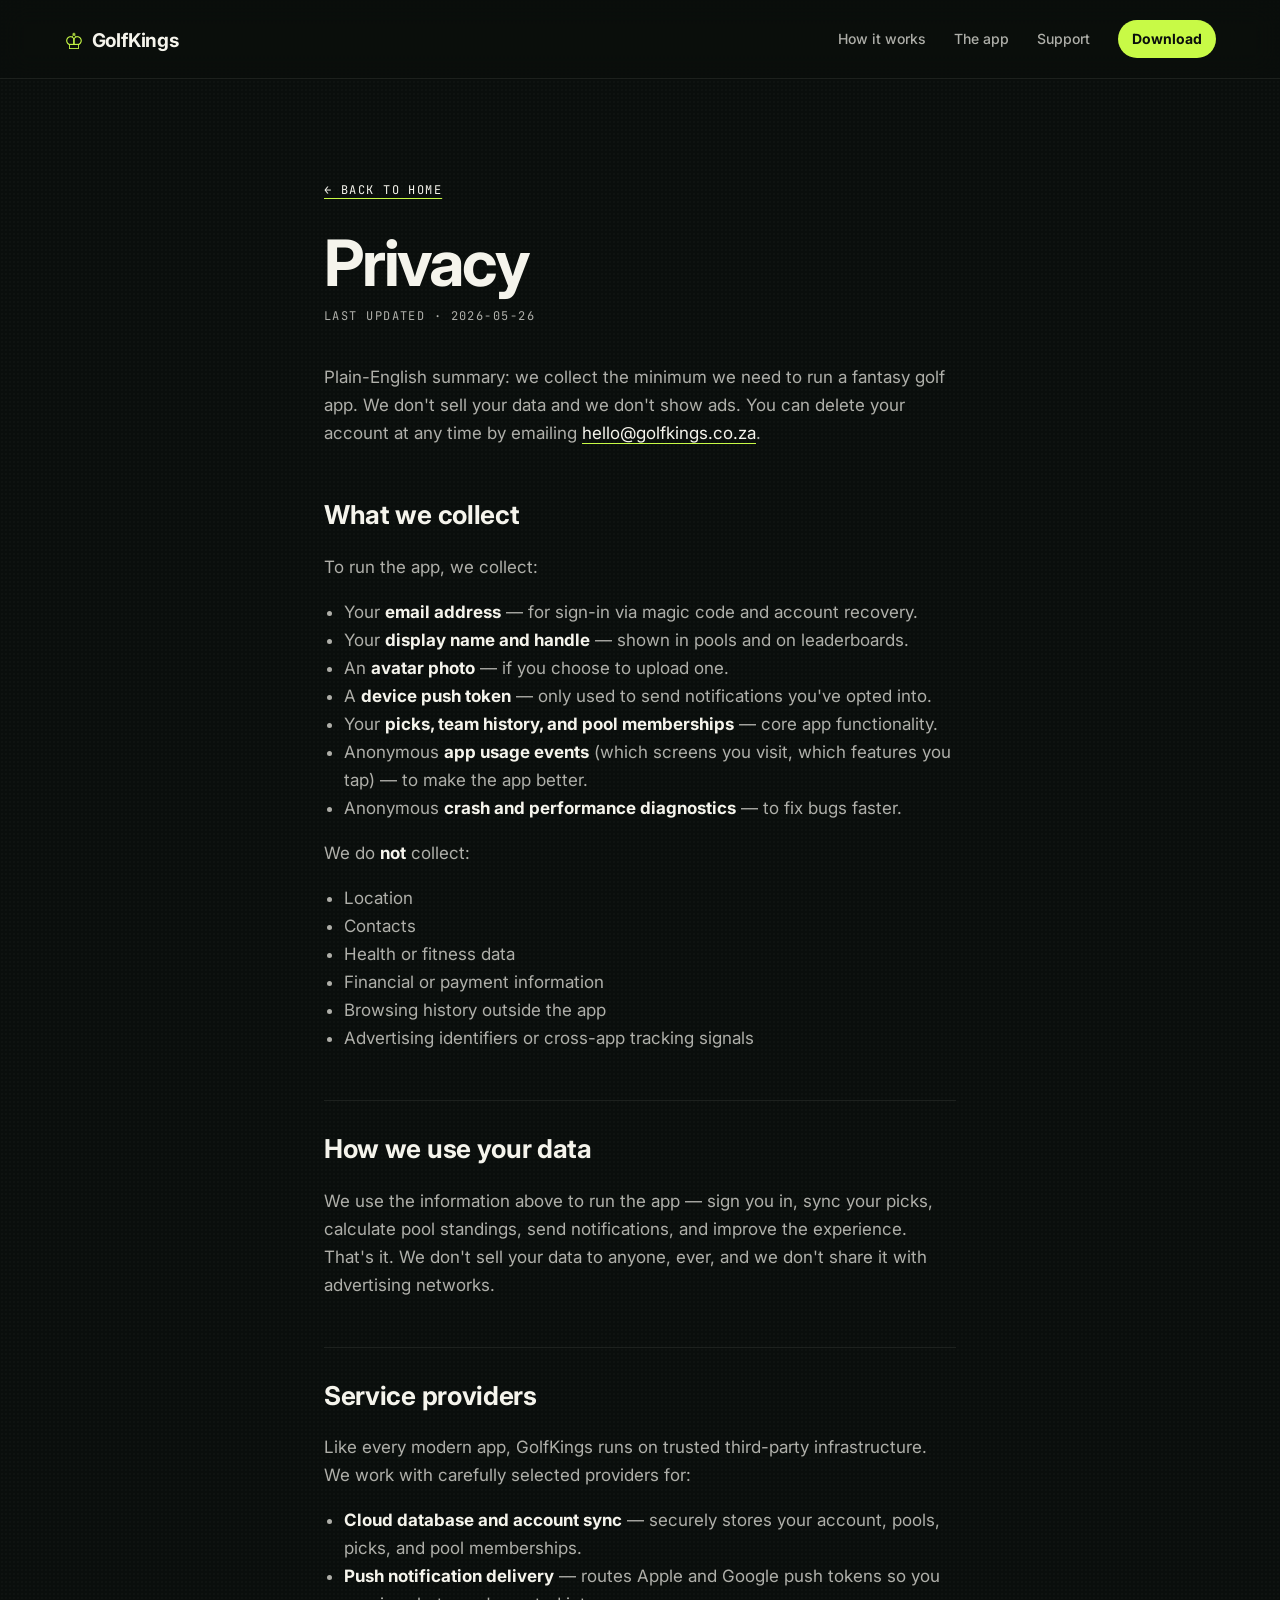
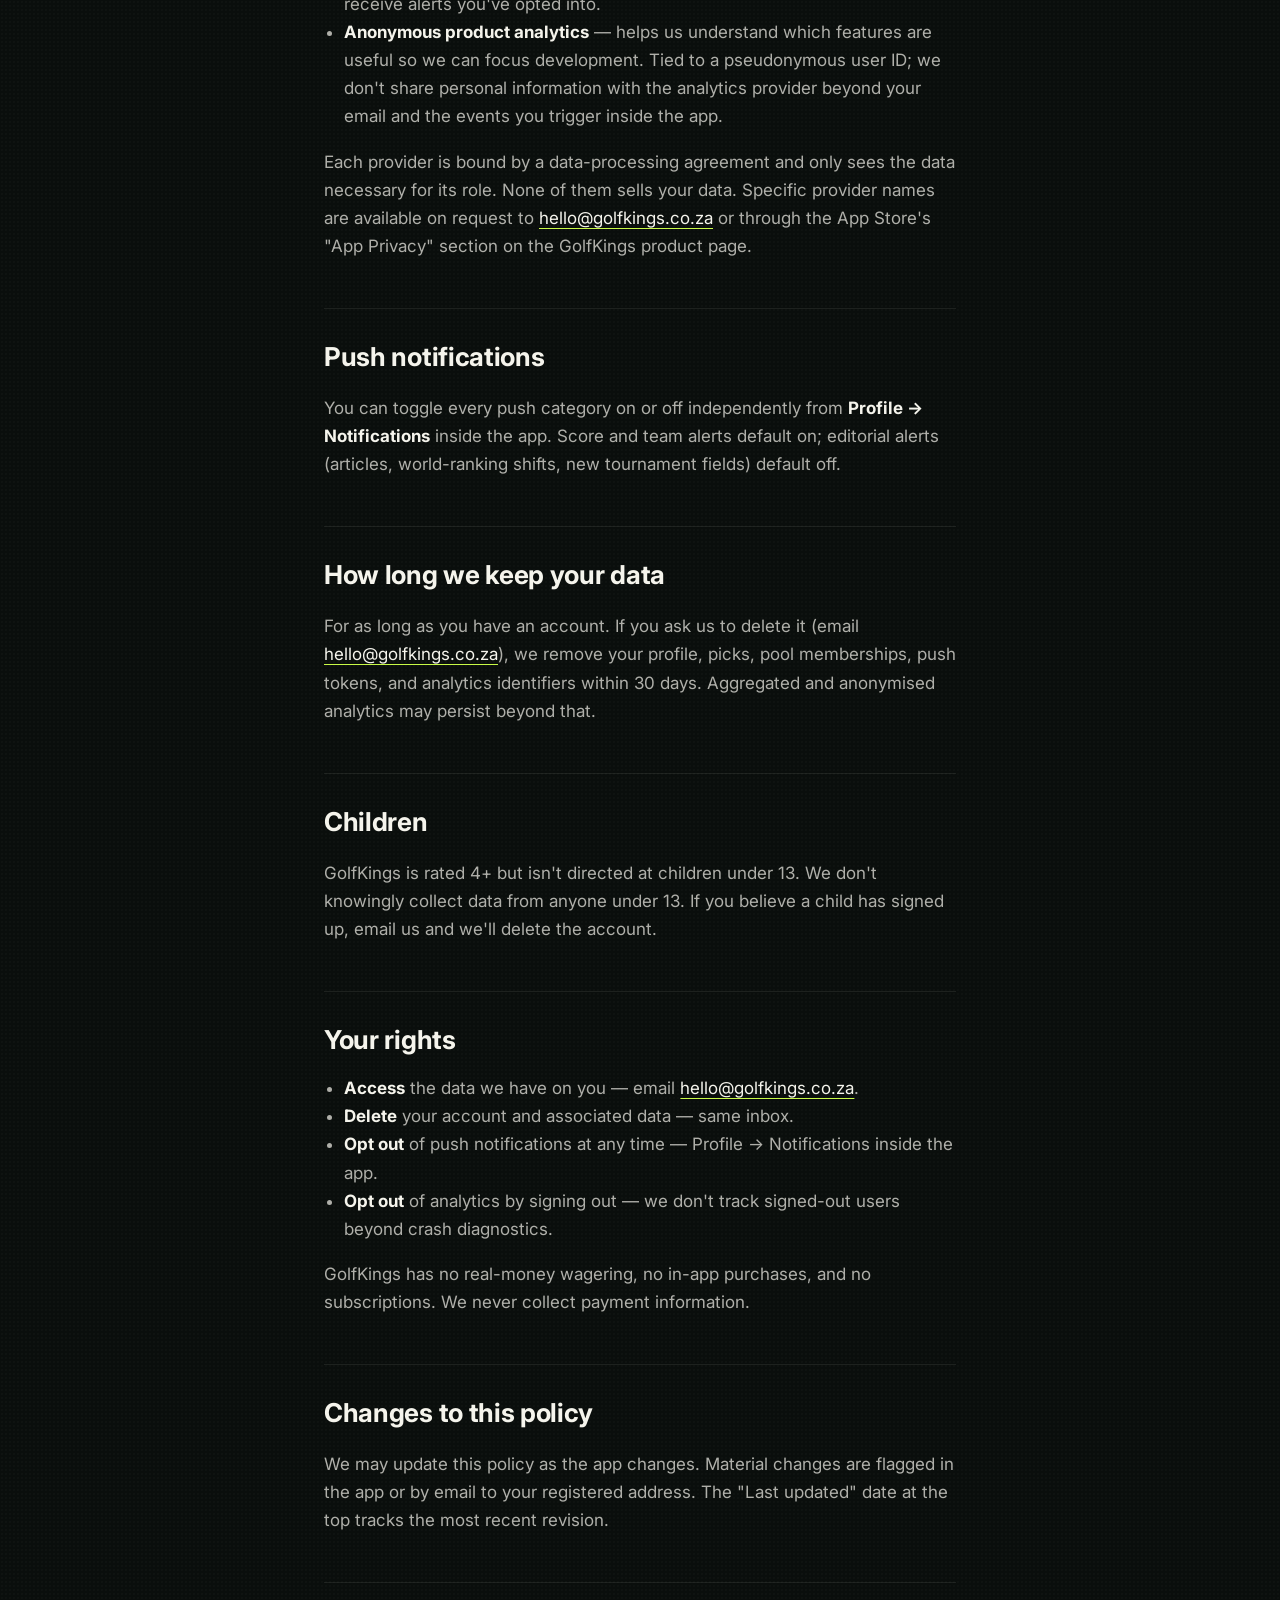
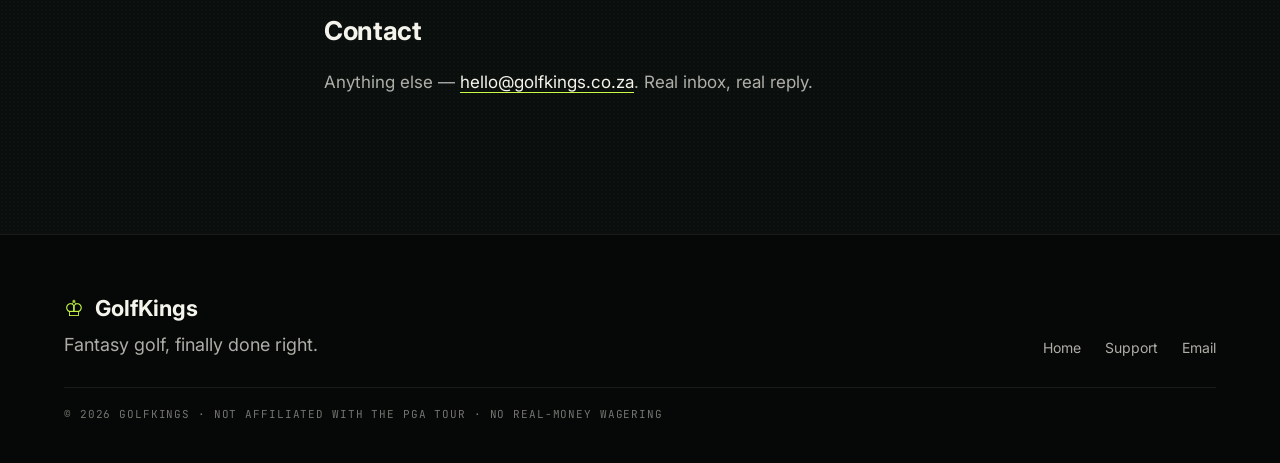
==== commit 23bea8b7: "Switch type system to Inter (Revolut/Linear/Stripe-style) Editorial pairing (Bricolage Grotesque + I" ====
--- a/privacy.html
+++ b/privacy.html
@@ -12,7 +12,7 @@
     <link rel="preconnect" href="https://fonts.googleapis.com" />
     <link rel="preconnect" href="https://fonts.gstatic.com" crossorigin />
     <link
-      href="https://fonts.googleapis.com/css2?family=Bricolage+Grotesque:opsz,wght@12..96,400;12..96,500;12..96,700;12..96,800&family=Hanken+Grotesk:wght@400;500;600;700&family=Instrument+Serif:ital@0;1&family=JetBrains+Mono:wght@400;500;600&display=swap"
+      href="https://fonts.googleapis.com/css2?family=Inter:wght@400;500;600;700;800&family=JetBrains+Mono:wght@400;500;600&display=swap"
       rel="stylesheet"
     />
     <link rel="stylesheet" href="styles.css" />
--- a/styles.css
+++ b/styles.css
@@ -21,11 +21,11 @@
   --text-mid: rgba(245, 244, 236, 0.7);
   --text-lo: rgba(245, 244, 236, 0.46);
 
-  /* Type */
-  --f-display: "Instrument Serif", "Iowan Old Style", Georgia, serif;
-  --f-sans: "Bricolage Grotesque", "Hanken Grotesk", "Helvetica Neue", system-ui,
-    sans-serif;
-  --f-body: "Hanken Grotesk", "Helvetica Neue", system-ui, sans-serif;
+  /* Type — single geometric sans (Revolut/Linear/Stripe-style), JetBrains
+     Mono only where numbers need to line up. No editorial serif. */
+  --f-display: "Inter", "Helvetica Neue", system-ui, sans-serif;
+  --f-sans: "Inter", "Helvetica Neue", system-ui, sans-serif;
+  --f-body: "Inter", "Helvetica Neue", system-ui, sans-serif;
   --f-mono: "JetBrains Mono", ui-monospace, "SF Mono", Consolas, monospace;
 
   /* Rhythm */
@@ -216,15 +216,17 @@
 /* ──────────────── Section title pattern ──────────────── */
 .section-title {
   font-family: var(--f-display);
-  font-weight: 400;
+  font-weight: 600;
   font-size: clamp(40px, 6.4vw, 88px);
-  line-height: 0.98;
-  letter-spacing: -0.02em;
+  line-height: 1;
+  letter-spacing: -0.035em;
   margin: 16px 0 0 0;
   max-width: 22ch;
 }
 .section-title em {
-  font-style: italic;
+  /* Drop the editorial italic — use brand color for emphasis instead */
+  font-style: normal;
+  color: var(--brand);
 }
 .section-title__muted {
   color: var(--text-lo);
@@ -284,19 +286,18 @@
   max-width: 1180px;
   margin: 0 auto;
   font-family: var(--f-display);
-  font-weight: 400;
+  font-weight: 700;
   font-size: clamp(56px, 11vw, 168px);
-  line-height: 0.92;
-  letter-spacing: -0.025em;
+  line-height: 0.95;
+  letter-spacing: -0.045em;
 }
 .hero__title span {
   display: block;
 }
 .hero__title--italic em {
-  font-style: italic;
+  /* Drop italic; brand color carries the emphasis */
+  font-style: normal;
   color: var(--brand);
-  /* Italic Instrument Serif extends below baseline; nudge so it doesn't clip */
-  padding-right: 0.08em;
 }
 .hero__lede {
   margin: clamp(28px, 4vw, 52px) auto 0;
@@ -495,9 +496,9 @@
 }
 .step__title {
   font-family: var(--f-display);
-  font-weight: 400;
+  font-weight: 600;
   font-size: clamp(28px, 3.2vw, 40px);
-  letter-spacing: -0.02em;
+  letter-spacing: -0.025em;
   margin: 14px 0 10px;
 }
 .step__body {
@@ -516,11 +517,10 @@
 }
 .quote__text {
   font-family: var(--f-display);
-  font-style: italic;
-  font-weight: 400;
+  font-weight: 500;
   font-size: clamp(32px, 5.4vw, 64px);
-  line-height: 1.05;
-  letter-spacing: -0.015em;
+  line-height: 1.1;
+  letter-spacing: -0.03em;
   max-width: 22ch;
   margin: 0 auto;
 }
@@ -622,9 +622,9 @@
 }
 .trust__lead {
   font-family: var(--f-display);
-  font-weight: 400;
+  font-weight: 600;
   font-size: clamp(36px, 4.8vw, 56px);
-  letter-spacing: -0.025em;
+  letter-spacing: -0.035em;
   line-height: 1;
   margin: 0 0 12px;
 }
@@ -703,7 +703,6 @@
 .footer__line {
   margin: 6px 0 0;
   font-family: var(--f-display);
-  font-style: italic;
   color: var(--text-mid);
   font-size: 18px;
 }
@@ -762,10 +761,10 @@
 }
 .doc h1 {
   font-family: var(--f-display);
-  font-weight: 400;
+  font-weight: 700;
   font-size: clamp(40px, 6vw, 64px);
   line-height: 1;
-  letter-spacing: -0.022em;
+  letter-spacing: -0.035em;
   margin: 0 0 12px;
 }
 .doc__updated {
@@ -945,8 +944,8 @@
 .phone figcaption {
   margin-top: 14px;
   font-family: var(--f-display);
-  font-style: italic;
-  font-size: 18px;
+  font-weight: 500;
+  font-size: 16px;
   color: var(--text-mid);
   text-align: center;
 }
@@ -969,6 +968,217 @@
   }
 }
 
+/* ──────────────── Versus / comparison page ──────────────── */
+.vs-hero {
+  padding: clamp(48px, 9vw, 120px) var(--pad-x) clamp(40px, 6vw, 80px);
+  max-width: 1180px;
+  margin: 0 auto;
+}
+.vs-hero__title {
+  font-family: var(--f-display);
+  font-weight: 700;
+  font-size: clamp(40px, 7vw, 96px);
+  line-height: 1;
+  letter-spacing: -0.04em;
+  margin: 12px 0 0;
+}
+.vs-hero__title span {
+  display: block;
+}
+.vs-hero__title--italic em {
+  /* Drop italic; brand color carries the emphasis */
+  font-style: normal;
+  color: var(--brand);
+}
+.vs-hero__lede {
+  margin: clamp(24px, 4vw, 44px) 0 0;
+  max-width: 64ch;
+  font-size: clamp(16px, 1.5vw, 19px);
+  color: var(--text-mid);
+}
+.vs-hero__cta {
+  display: flex;
+  flex-wrap: wrap;
+  gap: 14px;
+  margin-top: 32px;
+}
+
+/* Comparison table */
+.vs-table-wrap {
+  padding: clamp(60px, 9vw, 120px) var(--pad-x);
+  border-top: 1px solid var(--line);
+  max-width: 1180px;
+  margin: 0 auto;
+}
+.vs-intro {
+  margin: 20px 0 clamp(32px, 5vw, 56px);
+  color: var(--text-mid);
+  font-size: clamp(15px, 1.4vw, 18px);
+  max-width: 56ch;
+}
+.vs-table {
+  display: grid;
+  border: 1px solid var(--line-strong);
+  border-radius: var(--rad-md);
+  overflow: hidden;
+  background: var(--surface);
+}
+.vs-table__head {
+  display: grid;
+  grid-template-columns: 1.2fr 1fr 1fr;
+  gap: 1px;
+  background: var(--line);
+  border-bottom: 1px solid var(--line-strong);
+}
+.vs-table__head > * {
+  background: var(--bg-deep);
+  padding: 16px clamp(12px, 1.6vw, 22px);
+  font-family: var(--f-mono);
+  font-size: 11px;
+  letter-spacing: 0.16em;
+  text-transform: uppercase;
+  color: var(--text-mid);
+}
+.vs-table__head .vs-table__us {
+  color: var(--brand);
+  font-weight: 700;
+}
+.vs-table__head .vs-table__them {
+  color: var(--text-lo);
+}
+.vs-row {
+  display: grid;
+  grid-template-columns: 1.2fr 1fr 1fr;
+  gap: 1px;
+  background: var(--line);
+}
+.vs-row > * {
+  background: var(--surface);
+  padding: clamp(14px, 1.8vw, 20px) clamp(12px, 1.6vw, 22px);
+  font-size: 15px;
+  line-height: 1.45;
+  color: var(--text-mid);
+}
+.vs-row:hover > * {
+  background: var(--surface-2);
+}
+.vs-row__label {
+  font-family: var(--f-sans);
+  font-weight: 600;
+  color: var(--text-hi);
+}
+.vs-row__us {
+  color: var(--text-hi);
+  border-left: 2px solid var(--brand);
+}
+.vs-row__us strong {
+  color: var(--brand);
+}
+.vs-row__them {
+  color: var(--text-mid);
+}
+@media (max-width: 720px) {
+  .vs-table__head,
+  .vs-row {
+    grid-template-columns: 1fr;
+  }
+  .vs-table__head > * {
+    padding: 8px 16px;
+  }
+  .vs-row {
+    padding: 8px 0;
+    border-bottom: 1px solid var(--line);
+  }
+  .vs-row > * {
+    padding: 6px 16px;
+  }
+  .vs-row__label {
+    padding-top: 14px;
+    font-size: 11px;
+    text-transform: uppercase;
+    letter-spacing: 0.14em;
+    color: var(--text-mid);
+    font-family: var(--f-mono);
+  }
+  .vs-row__us {
+    border-left: 0;
+    border-top: 2px solid var(--brand);
+  }
+}
+.vs-footnote {
+  margin: clamp(24px, 3vw, 36px) 0 0;
+  font-family: var(--f-mono);
+  font-size: 11px;
+  letter-spacing: 0.06em;
+  color: var(--text-lo);
+}
+.vs-footnote a {
+  color: var(--text-mid);
+  text-decoration: underline;
+  text-underline-offset: 3px;
+  text-decoration-color: var(--brand);
+}
+
+.vs-why {
+  padding: clamp(60px, 9vw, 120px) var(--pad-x);
+  border-top: 1px solid var(--line);
+  max-width: 760px;
+  margin: 0 auto;
+}
+.vs-why__body {
+  margin: 20px 0 0;
+  color: var(--text-mid);
+  font-size: clamp(16px, 1.5vw, 19px);
+  line-height: 1.6;
+}
+
+.vs-faq {
+  padding: clamp(60px, 9vw, 120px) var(--pad-x);
+  border-top: 1px solid var(--line);
+  max-width: 760px;
+  margin: 0 auto;
+}
+.vs-faq__item {
+  padding: clamp(20px, 3vw, 28px) 0;
+  border-bottom: 1px solid var(--line);
+}
+.vs-faq__item:last-of-type {
+  border-bottom: none;
+}
+.vs-faq__item h3 {
+  font-family: var(--f-display);
+  font-weight: 600;
+  font-size: clamp(22px, 2.4vw, 28px);
+  letter-spacing: -0.02em;
+  margin: 0 0 10px;
+  color: var(--text-hi);
+}
+.vs-faq__item p {
+  margin: 0;
+  color: var(--text-mid);
+  line-height: 1.6;
+}
+
+.vs-final {
+  padding: clamp(60px, 9vw, 120px) var(--pad-x);
+  border-top: 1px solid var(--line);
+  max-width: 1180px;
+  margin: 0 auto;
+}
+.vs-final__body {
+  margin: 24px 0 0;
+  color: var(--text-mid);
+  max-width: 52ch;
+  font-size: clamp(16px, 1.5vw, 19px);
+}
+.vs-final__actions {
+  display: flex;
+  align-items: center;
+  flex-wrap: wrap;
+  gap: 16px;
+  margin-top: 36px;
+}
+
 /* ──────────────── Selection ──────────────── */
 ::selection {
   background: var(--brand);
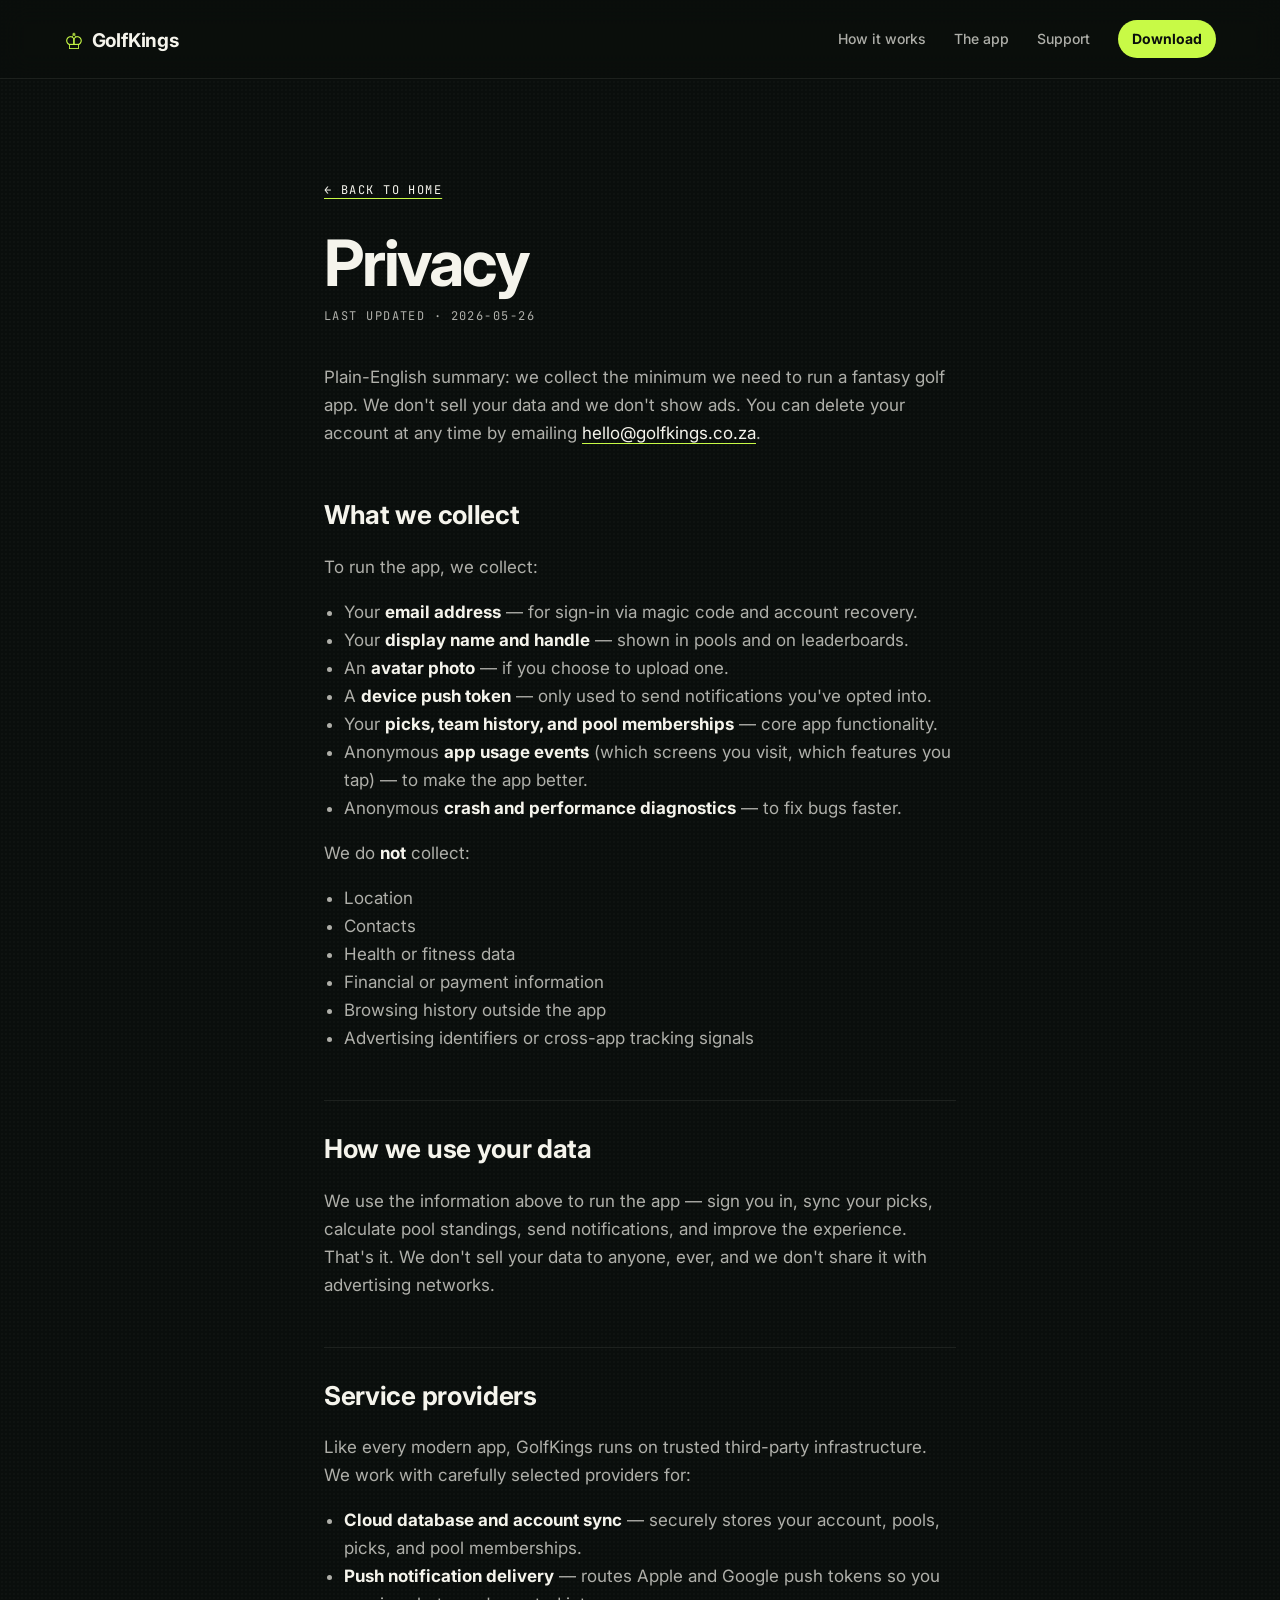
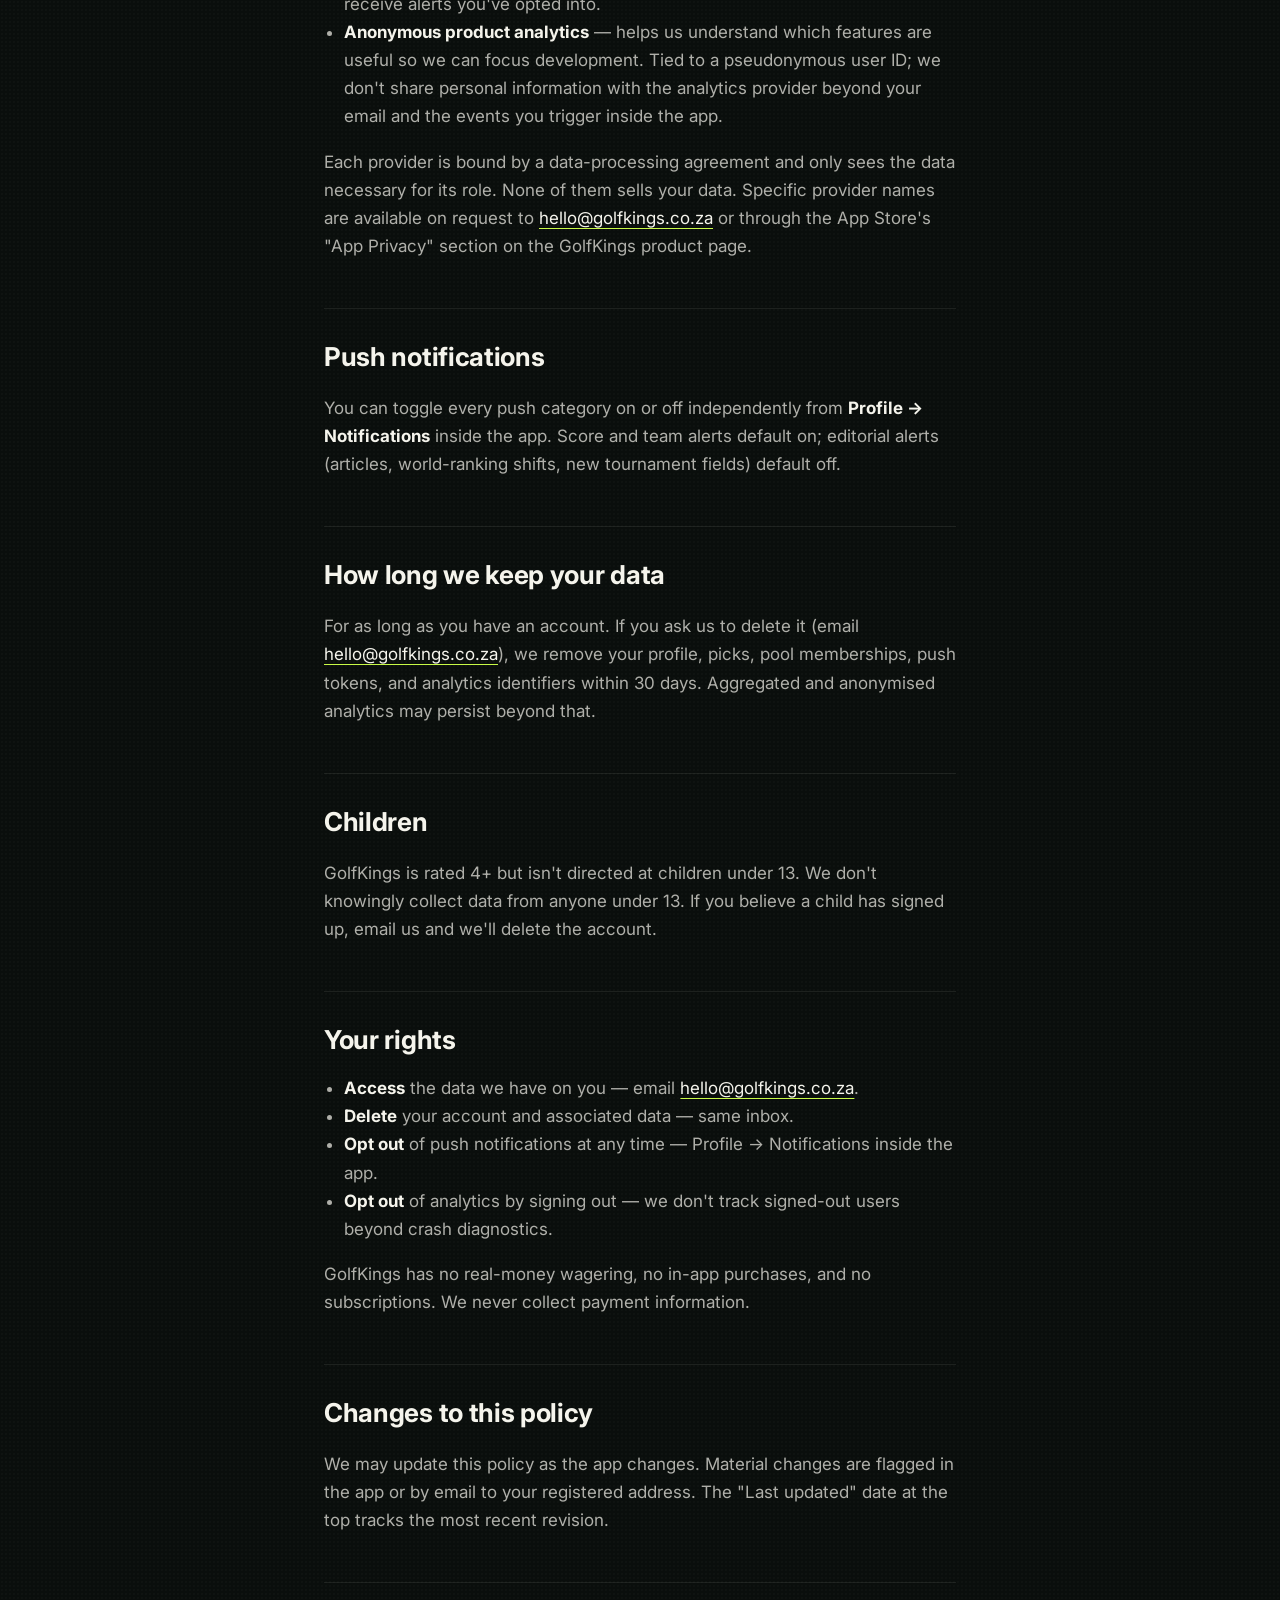
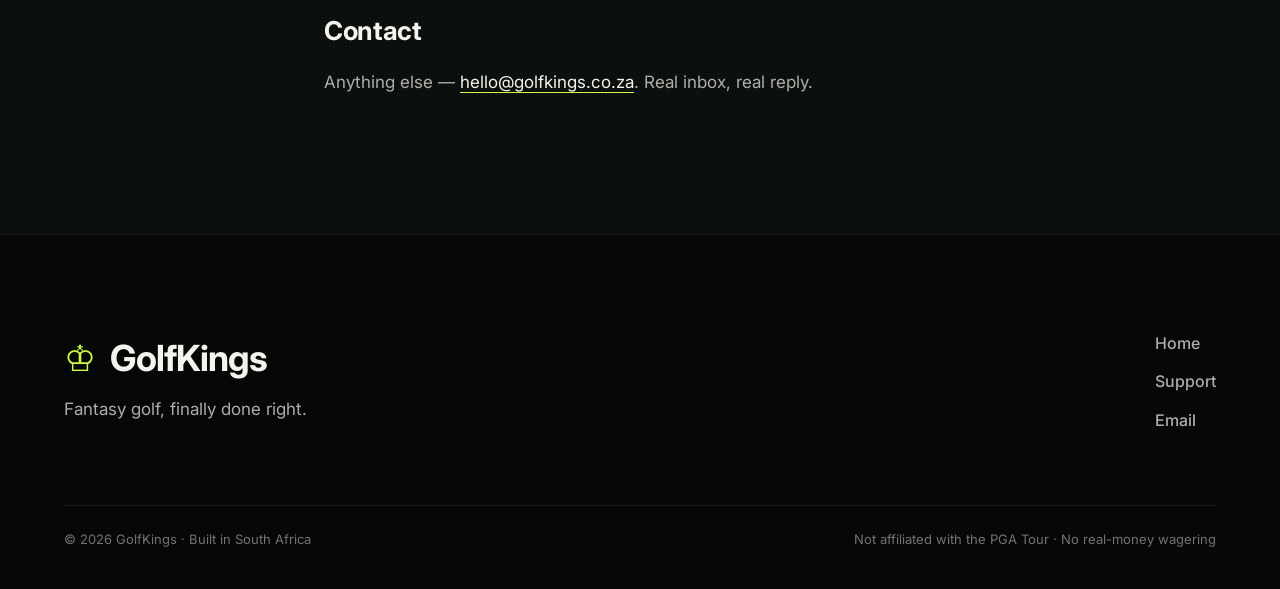
==== commit 0b8c75f8: "Footer polish — bigger brand mark, stacked nav, breathable fine print Previously the footer was cram" ====
--- a/privacy.html
+++ b/privacy.html
@@ -155,7 +155,8 @@
         </nav>
       </div>
       <div class="footer__meta">
-        <span>© 2026 GolfKings · Not affiliated with the PGA Tour · No real-money wagering</span>
+        <span>© 2026 GolfKings · Built in South Africa</span>
+        <span>Not affiliated with the PGA Tour · No real-money wagering</span>
       </div>
     </footer>
   </body>
--- a/styles.css
+++ b/styles.css
@@ -272,16 +272,6 @@
   );
   z-index: -1;
 }
-.hero__bar {
-  display: flex;
-  align-items: center;
-  justify-content: space-between;
-  gap: 16px;
-  max-width: 1180px;
-  margin: 0 auto 36px;
-  padding-bottom: 16px;
-  border-bottom: 1px solid var(--line);
-}
 .hero__title {
   max-width: 1180px;
   margin: 0 auto;
@@ -678,14 +668,14 @@
 /* ──────────────── Footer ──────────────── */
 .footer {
   border-top: 1px solid var(--line);
-  padding: clamp(36px, 5vw, 56px) var(--pad-x) clamp(24px, 4vw, 40px);
+  padding: clamp(56px, 8vw, 96px) var(--pad-x) clamp(28px, 4vw, 40px);
   background: var(--bg-deep);
 }
 .footer__row {
   display: flex;
-  align-items: flex-end;
+  align-items: flex-start;
   justify-content: space-between;
-  gap: 32px;
+  gap: clamp(40px, 6vw, 80px);
   flex-wrap: wrap;
   max-width: 1180px;
   margin: 0 auto;
@@ -693,49 +683,52 @@
 .footer__mark {
   font-family: var(--f-sans);
   font-weight: 700;
-  font-size: 22px;
+  font-size: clamp(28px, 3.4vw, 36px);
+  letter-spacing: -0.025em;
   margin: 0;
 }
 .footer__mark span {
   color: var(--brand);
-  margin-right: 6px;
+  margin-right: 8px;
 }
 .footer__line {
-  margin: 6px 0 0;
-  font-family: var(--f-display);
-  color: var(--text-mid);
-  font-size: 18px;
+  margin: 10px 0 0;
+  font-family: var(--f-sans);
+  color: var(--text-mid);
+  font-size: clamp(15px, 1.4vw, 17px);
+  max-width: 32ch;
 }
 .footer__nav {
   display: flex;
-  gap: 24px;
-  font-family: var(--f-sans);
-  font-size: 14px;
+  flex-direction: column;
+  gap: 14px;
+  font-family: var(--f-sans);
+  font-size: 16px;
+  font-weight: 500;
 }
 .footer__nav a {
   color: var(--text-mid);
   transition: color 160ms ease;
 }
 .footer__nav a:hover {
-  color: var(--text-hi);
+  color: var(--brand);
 }
 .footer__meta {
   max-width: 1180px;
-  margin: 28px auto 0;
-  padding-top: 18px;
+  margin: clamp(48px, 6vw, 72px) auto 0;
+  padding-top: 24px;
   border-top: 1px solid var(--line);
   display: flex;
   flex-wrap: wrap;
-  gap: 12px 24px;
+  gap: 8px 32px;
   justify-content: space-between;
-  font-family: var(--f-mono);
-  font-size: 11px;
-  letter-spacing: 0.08em;
-  text-transform: uppercase;
-  color: var(--text-lo);
+  font-family: var(--f-sans);
+  font-size: 13px;
+  color: var(--text-lo);
+  line-height: 1.5;
 }
 .footer__bundle {
-  font-weight: 600;
+  font-weight: 500;
   color: var(--text-mid);
 }
 
